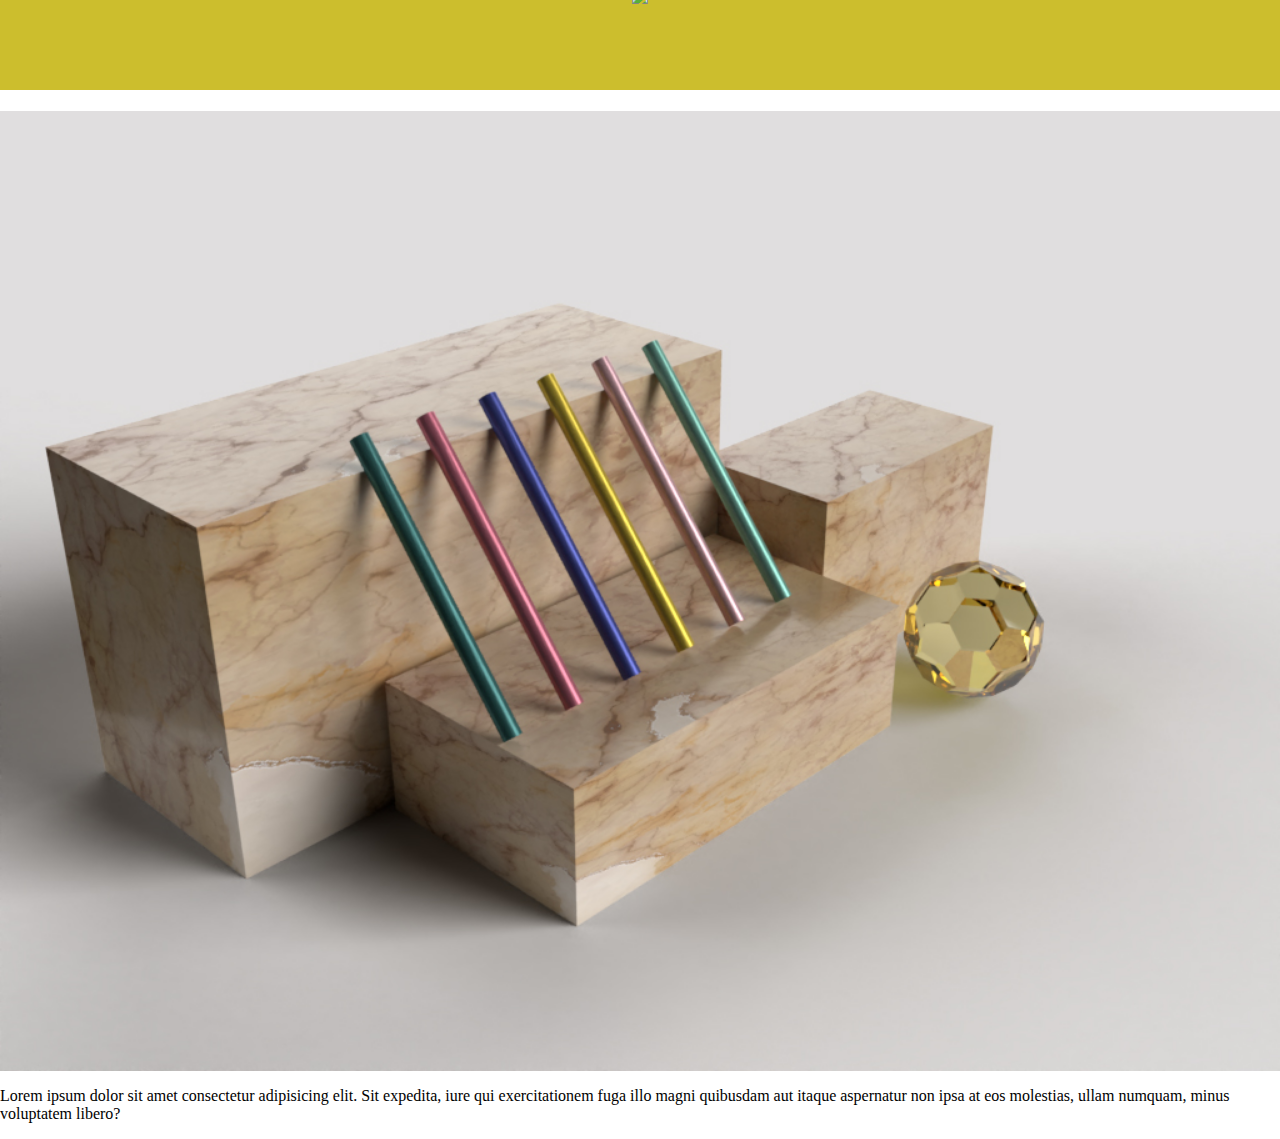
==== index.html @ 8bdcf9e1 "Add homepage" ====
<!DOCTYPE html>
<html lang="en">
<head>
    <meta charset="UTF-8">
    <meta name="viewport" content="width=device-width, initial-scale=1.0">
    <title>St.raw</title>

    <link rel="stylesheet" href="./assets/css/style.css">

</head>
<body style="margin: 0;">
    <div class="topnav">
        <a class="active"><img src="./assets/img/logo web dev-04.svg" class="top-bar" width="250">
            </h1></a>
    </div>


    <main>

        <section class="products">
            <article class="product-featured">
                <h1 class="product-title"></h1>
                <div><img src="./assets/img/metal-straws-main.jpg" class="bg" alt="">
                </div>
                <p>Lorem ipsum dolor sit amet consectetur adipisicing elit. Sit expedita, iure qui exercitationem fuga illo magni quibusdam aut itaque aspernatur non ipsa at eos molestias, ullam numquam, minus voluptatem libero?</p>
            </article>
        </section>
    </main>



</body>
</html>
---- assets/css/style.css ----
.topnav {
  background-color: #ccbe2d;
  text-align: center;
  margin: none;
  vertical-align: bottom;
  display: grid;
  grid-template-rows: 100px;
  margin-top: -10px;
}

.bg {
  display: block;
  margin-left: auto;
  margin-right: auto;
  width: 100%;
}
.top-bar {
  margin-top: -30px;
}
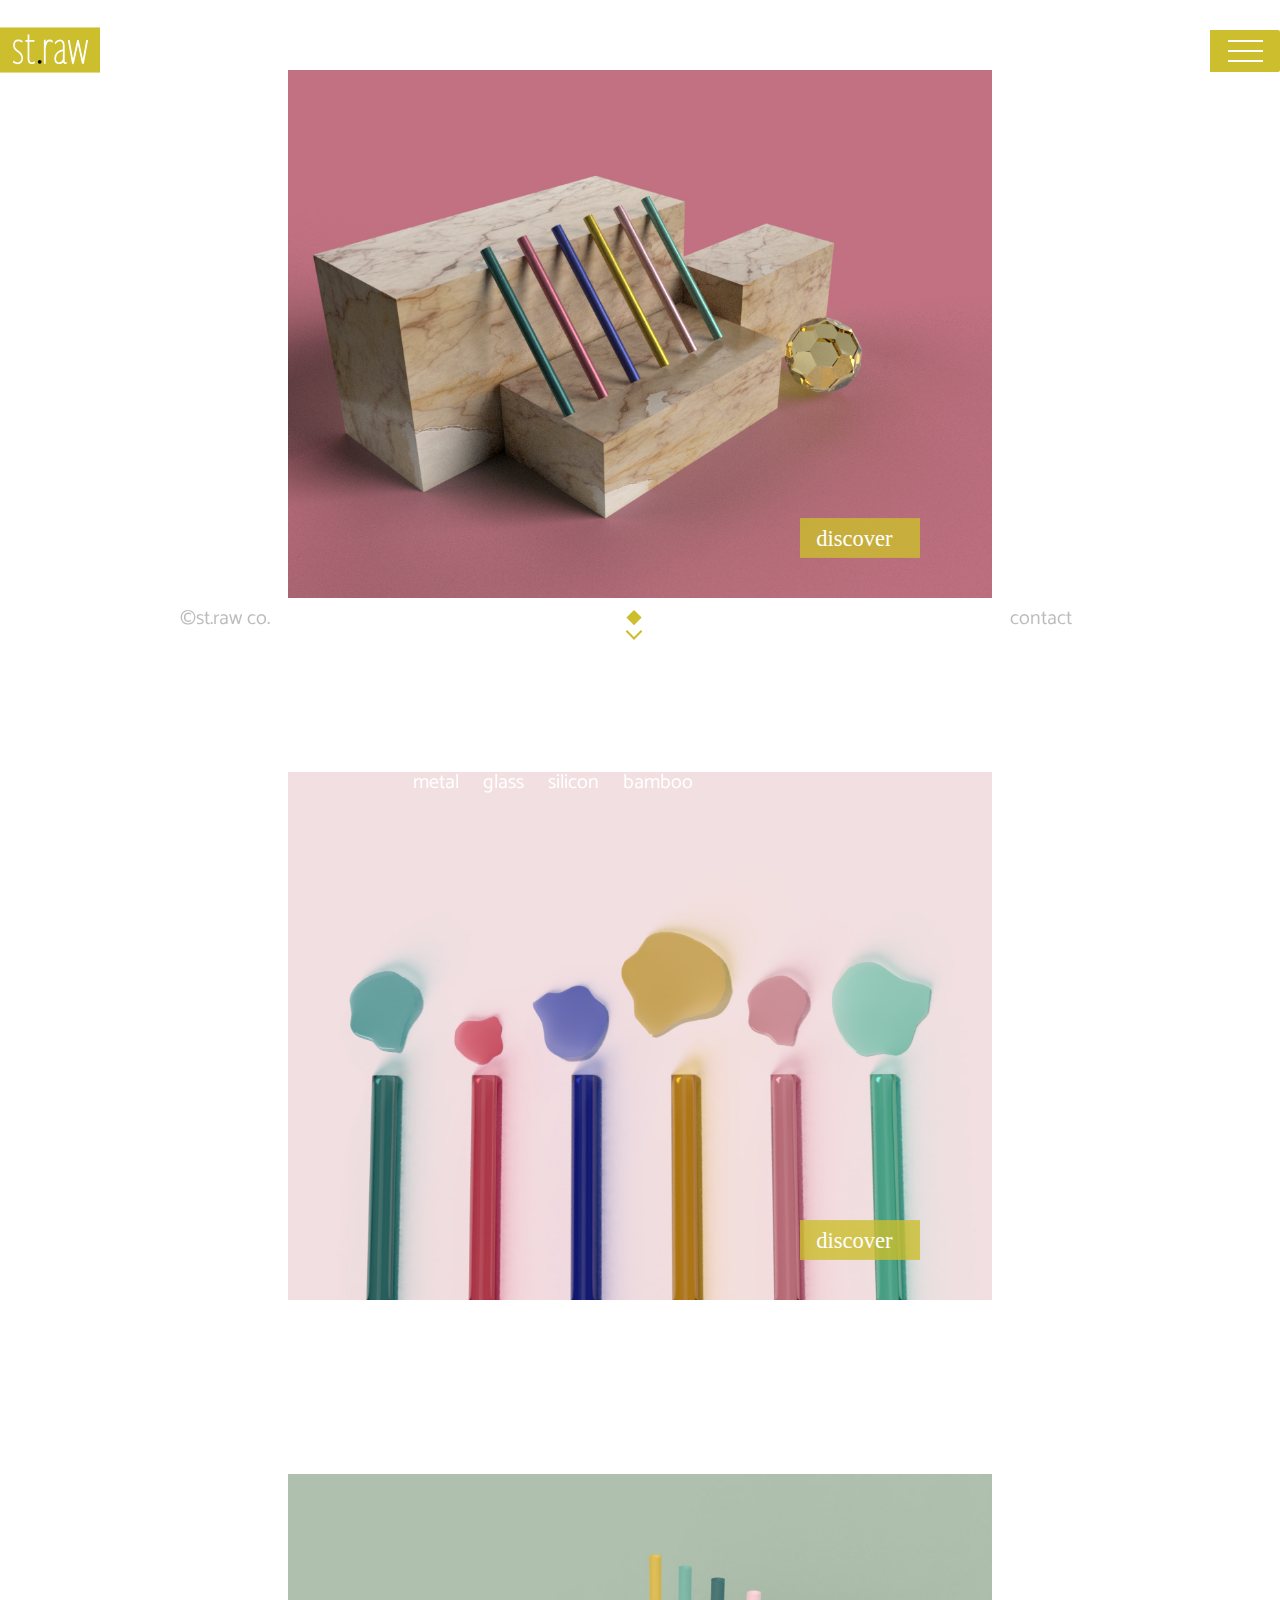
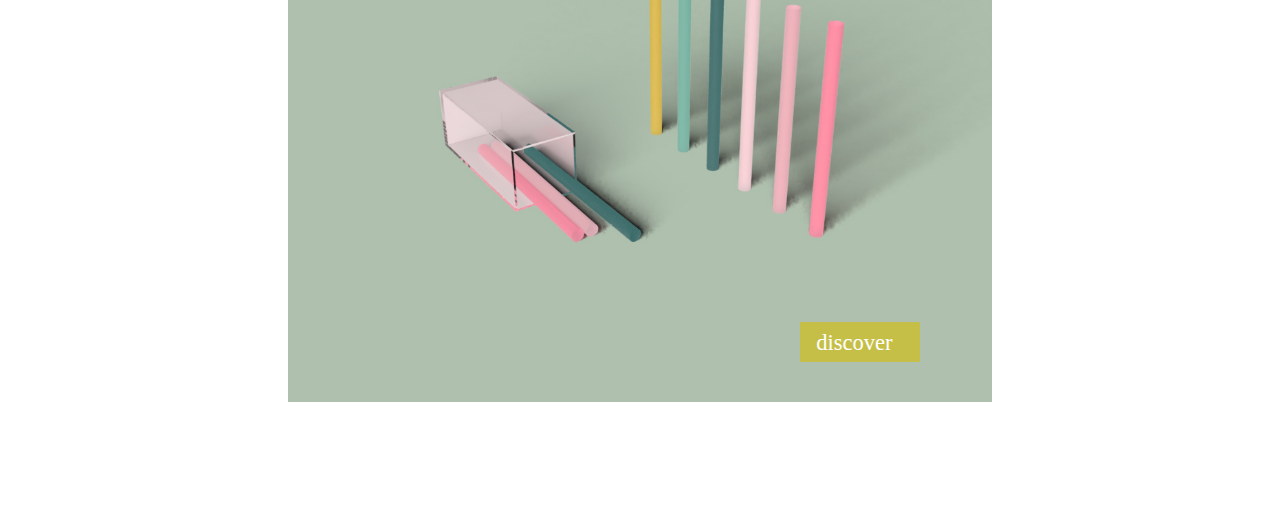
==== commit 241a6b25: "add navigation" ====
--- a/index.html
+++ b/index.html
@@ -5,29 +5,147 @@
     <meta name="viewport" content="width=device-width, initial-scale=1.0">
     <title>St.raw</title>
 
+
     <link rel="stylesheet" href="./assets/css/style.css">
+    <link rel="stylesheet" href="./assets/css/nav.css">
+
 
 </head>
-<body style="margin: 0;">
-    <div class="topnav">
-        <a class="active"><img src="./assets/img/logo web dev-04.svg" class="top-bar" width="250">
-            </h1></a>
+
+<body>
+
+    <div class="top-area">
+        <div><a href="index.html"><img src=" ./assets/img/logo-01.svg" width="100" height="100" alt="logo; st.raw-image." class="logo"></a>
+        </div>
+        <div class="text-sign-in"><a href="sign-in.html" style="text-decoration: none" class="sign-in">sign in</a>
+        </div>
+
+        <!-- image to image nav start -->
+        <div class="bottom-area">
+            <ul class="bottom-nav">
+                <li><a href="#metal">metal</a></li>
+                <li><a href="#glass">glass</a></li>
+                <li><a href="#silicon">silicon</a></li>
+                <li><a href="#bamboo">bamboo</a></li>
+            </ul>
+        </div>
+        <!-- image to image nav end -->
+
+
+
+        <nav>
+            <div class="outer-menu">
+                <input class="checkbox-toggle" type="checkbox" />
+                <div class="hamburger">
+                    <div></div>
+                </div>
+                <div class="menu">
+                    <div>
+                        <div>
+                            <ul>
+                                <li><a href="#">home</a></li>
+                                <li><a href="#">shop</a></li>
+                                <li><a href="#">about</a></li>
+                                <li><a href="#">my cart</a></li>
+                            </ul>
+                        </div>
+                    </div>
+                </div>
+            </div>
+        </nav>
     </div>
 
 
-    <main>
 
-        <section class="products">
-            <article class="product-featured">
-                <h1 class="product-title"></h1>
-                <div><img src="./assets/img/metal-straws-main.jpg" class="bg" alt="">
+    <!--    <div class="text-wrapper">
+        <div><a href=""><img src=" ./assets/img/logo-01.svg" width="100" height="100" alt="logo; st.raw-image." class="logo"></a>
+        </div>
+
+        <div class="text-sign-in"><a href="sign-in.html" style="text-decoration: none" class="sign-in">sign in</a>
+        </div>
+        <div class="text-hamburger"><a href=""><img src="./assets/img/hamburger-icon-01.svg" width="80" height="100" alt="icon; hamburger-menu." class="hamburger"></a>
+        </div>
+        <div class="text-discover"><a href=""><img src="./assets/img/discover-01.svg" width="120" height="120" alt="discover-image." class="discover"></a>
+        </div>
+
+        <div class="text-st-raw">
+            <h1 class="st-raw">©st.raw co.</h1>
+        </div>
+        <div class="text-scroll-icon">
+            <img src="./assets/img/scroll-icon-01.svg" width="30" height="30" alt="scroll-icon." class="scroll-icon">
+        </div>
+
+        <div class="text-contact">
+            <a href="contact.html" style="text-decoration: none" class="contact">Contact</a>
+        </div>
+
+        <div class="materials">
+            <span class="materials-tab"><a href=".html" style="text-decoration: none" class="materials-text">metal</a></span>
+
+            <span class="materials-tab"><a href=".html" style="text-decoration: none" class="materials-text">glass</a></span>
+
+            <span class="materials-tab"><a href=".html" style="text-decoration: none" class="materials-text">silicone</a></span>
+
+            <span class="materials-tab"><a href=".html" style="text-decoration: none" class="materials-text">bamboo</a></span>
+        </div>
+
+    </div> -->
+
+    <main class="wrapper">
+
+        <div class="products-container">
+            <section class="product-featured product-featured-01" id="metal">
+                <div><img src="./assets/img/metal-straws-pink-background.jpg" class="center-image-01" alt="metal-straws-image">
                 </div>
-                <p>Lorem ipsum dolor sit amet consectetur adipisicing elit. Sit expedita, iure qui exercitationem fuga illo magni quibusdam aut itaque aspernatur non ipsa at eos molestias, ullam numquam, minus voluptatem libero?</p>
-            </article>
-        </section>
-    </main>
+
+                <div class="text-discover"><a href=".html"><img src="./assets/img/discover-01.svg" width="120" height="120" alt="discover-image." class="discover"></a>
+                </div>
+                <div>
+                    <div class="text-st-raw">
+                        <div class="st-raw">©st.raw co.</div>
+                    </div>
+
+                    <div class="text-scroll-icon">
+                        <img src="./assets/img/scroll-icon-01.svg" width="30" height="30" alt="scroll-icon." class="scroll-icon">
+                    </div>
+
+                    <div class="text-contact">
+                        <a href="contact.html" style="text-decoration: none" class="contact">contact</a>
+                    </div>
+
+                </div>
+
+            </section>
+
+            <section class="product-featured product-featured-02" id="glass">
+                <div><img src="./assets/img/glass-straws.jpg" class="center-image-02" alt="glass-straws-image">
+                </div>
+
+                <div class="text-discover"><a href=".html"><img src="./assets/img/discover-01.svg" width="120" height="120" alt="discover-image." class="discover"></a>
+                </div>
+
+            </section>
+
+            <section class="product-featured product-featured-03" id="silicon">
+                <div><img src="./assets/img/silicone-straws-teal-background.jpg" class="center-image-02" alt="glass-straws-image">
+                </div>
+
+                <div class="text-discover"><a href=".html"><img src="./assets/img/discover-01.svg" width="120" height="120" alt="discover-image." class="discover"></a>
+                </div>
+
+            </section>
+
+        </div>
 
 
 
+
+
+
+
+    </main>
+
+    <script src="./assets/js/script.js"></script>
+
 </body>
 </html>
--- a/assets/css/style.css
+++ b/assets/css/style.css
@@ -1,19 +1,193 @@
-.topnav {
-  background-color: #ccbe2d;
-  text-align: center;
-  margin: none;
-  vertical-align: bottom;
-  display: grid;
-  grid-template-rows: 100px;
-  margin-top: -10px;
+@import url('https://fonts.googleapis.com/css2?family=Antic+Didone&family=Baskervville&family=Prata&display=swap');
+@import url('https://fonts.googleapis.com/css2?family=Catamaran:wght@100;200&family=Oxygen:wght@300&display=swap');
+
+/* font-family: 'Catamaran', sans-serif;
+/* font-family: 'Prata', serif; */
+
+* {
+  box-sizing: border-box;
 }
 
-.bg {
+html {
+  scroll-behavior: smooth;
+  overflow-x: hidden;
+}
+
+body {
+  margin: 0;
+  background-image: url('/assets/img/logo-icon-01.svg');
+  background-repeat: no-repeat;
+  background-attachment: fixed;
+  background-position: center;
+  background-size: 15%;
+}
+
+.text-wrapper {
+  display: grid;
+  grid-template-columns: 20% 20% 20% 20% 20%;
+  grid-template-rows: 1fr 1fr 1fr 1fr 1fr 1fr;
+  background-image: url('/assets/img/logo-icon-01.svg');
+  position: fixed;
+  top: 0;
+  left: 0;
+  width: 100%;
+
+  background-attachment: fixed;
+  background-position: center;
+  background-repeat: no-repeat;
+  background-size: cover;
+}
+
+.text-logo {
+  grid-column-start: 1;
+}
+
+.text-hamburger {
+  grid-column-start: 5;
+  grid-row-start: 1;
+  margin-left: auto;
+}
+
+/* .text-discover {
+  grid-column-start: 4;
+  grid-row-start: 5;
+  z-index: 10;
+  display: block;
+  position: relative;
+  top: -25px;
+} */
+
+.materials {
+  grid-column: 2 / span 2;
+  grid-row-start: 5;
+  color: white;
+  font-family: 'Catamaran', sans-serif;
+  font-size: 20px;
+  z-index: 10;
+
   display: block;
   margin-left: auto;
   margin-right: auto;
-  width: 100%;
+  margin-bottom: auto;
+  word-spacing: 10px;
+  position: relative;
+  top: 20px;
 }
-.top-bar {
-  margin-top: -30px;
+
+.materials-text {
+  color: white;
 }
+.materials-tab:hover {
+  text-decoration: underline;
+}
+
+.center-image-01 {
+  display: block;
+  margin-left: auto;
+  margin-right: auto;
+  width: 55%;
+  margin-top: 30px;
+  /* place-self: center; */
+  /* position: absolute;
+  top: 50%;
+  left: 50%;
+  transform: translate(-50%, -50%); */
+}
+
+/* .title-01 {
+  place-self: center;
+  position: absolute;
+  top: 50%;
+  left: 50%;
+  transform: translate(-200%, -200%);
+
+  color: white;
+  font-family: 'Catamaran', sans-serif;
+  font-size: 60px;
+  margin-top: auto;
+  margin-bottom: 50px;
+
+  transform-origin: 0;
+
+  z-index: 10;
+  /* transform: translateZ(10px) scale(0.8); */
+/* color: #ccbe2d;
+ } */
+
+/* .title-02 {
+  place-self: center;
+  position: absolute;
+  top: 50%;
+  left: 50%;
+  transform: translate(50%, 650%);
+
+  color: rgb(50, 165, 150);
+  font-family: 'Catamaran', sans-serif;
+  font-size: 60px;
+  margin-top: auto;
+  margin-bottom: 50px;
+
+  transform-origin: 0;
+
+  z-index: 10;
+  /* transform: translateZ(10px) scale(0.8); */
+/* color: #ccbe2d;
+ } */
+
+/* .title-03 {
+  place-self: center;
+  position: absolute;
+  top: 50%;
+  left: 50%;
+  transform: translate(-100%, 1700%);
+
+  color: rgb(221, 224, 22);
+  font-family: 'Catamaran', sans-serif;
+  font-size: 60px;
+  margin-top: auto;
+  margin-bottom: 50px;
+
+  transform-origin: 0;
+
+  z-index: 10; */
+/* color: #ccbe2d; */
+/* transform: translateZ(10px) scale(0.8);
+} */
+
+/* Product Featured */
+.product-featured {
+  padding-top: 40px;
+  padding-bottom: 100px;
+}
+
+.center-image-02 {
+  /* width: 55%;
+  display: block;
+  margin-left: auto;
+  margin-right: auto;
+  margin-top: 170px;
+  place-self: center;
+  top: 50%;
+  left: 50%; */
+  display: block;
+  margin-left: auto;
+  margin-right: auto;
+  width: 55%;
+  margin-top: 30px;
+}
+
+.center-image-03 {
+  /* width: 55%;
+  display: block;
+  margin-left: auto;
+  margin-right: auto;
+  margin-top: 170px;
+  place-self: center;
+  top: 50%;
+  left: 50%; */
+  display: block;
+  margin-left: auto;
+  margin-right: auto;
+  width: 55%;
+  margin-top: 30px;
+}
--- a/assets/css/nav.css
+++ b/assets/css/nav.css
@@ -0,0 +1,325 @@
+@import url('https://fonts.googleapis.com/css2?family=Catamaran:wght@100;200&family=Oxygen:wght@300&display=swap');
+
+/* font-family: 'Catamaran', sans-serif; */
+
+.top-area {
+  width: 100%;
+  position: fixed;
+  top: 0;
+  left: 0;
+
+  display: grid;
+  grid-template-columns: 1fr 1fr;
+}
+
+/*navigation-style-hamburger*/
+.flex-center {
+  display: -webkit-box;
+  display: flex;
+  -webkit-box-align: center;
+  align-items: center;
+  -webkit-box-pack: center;
+  justify-content: center;
+}
+
+a,
+a:visited,
+a:hover,
+a:active {
+  color: inherit;
+  text-decoration: none;
+}
+
+.outer-menu {
+  position: fixed;
+  top: 30px;
+  right: 0;
+  z-index: 1;
+  font-family: 'Catamaran', sans-serif;
+}
+.outer-menu .checkbox-toggle {
+  position: absolute;
+  top: 0;
+  right: 0;
+  z-index: 2;
+  cursor: pointer;
+  width: 60px;
+  height: 60px;
+  opacity: 0;
+}
+.outer-menu .checkbox-toggle:checked + .hamburger > div {
+  transform: rotate(135deg);
+}
+
+.outer-menu .checkbox-toggle:checked + .hamburger > div:before,
+.outer-menu .checkbox-toggle:checked + .hamburger > div:after {
+  top: 0;
+  transform: rotate(90deg);
+}
+.outer-menu .checkbox-toggle:checked + .hamburger > div:after {
+  opacity: 0;
+}
+.outer-menu .checkbox-toggle:checked ~ .menu {
+  pointer-events: auto;
+  visibility: visible;
+}
+.outer-menu .checkbox-toggle:checked ~ .menu > div {
+  transform: scale(1);
+  transition-duration: 0.75s;
+}
+.outer-menu .checkbox-toggle:checked ~ .menu > div > div {
+  opacity: 1;
+  transition: opacity 0.4s ease 0.4s;
+}
+.outer-menu .checkbox-toggle:hover + .hamburger {
+  box-shadow: inset 0 0 10px rgba(0, 0, 0, 0.1);
+}
+.outer-menu .checkbox-toggle:checked:hover + .hamburger > div {
+  transform: rotate(225deg);
+}
+.outer-menu .hamburger {
+  position: absolute;
+  top: 0;
+  right: 0;
+  z-index: 1;
+  width: 70px;
+  height: 42px;
+  /* margin-right: 10px; */
+  background: rgba(204, 190, 45);
+  /* .75 transparency */
+  border-radius: 0 0.12em 0.12em 0;
+  cursor: pointer;
+  transition: box-shadow 0.4s ease;
+  backface-visibility: hidden;
+  display: -webkit-box;
+  display: flex;
+  -webkit-box-align: center;
+  align-items: center;
+  -webkit-box-pack: center;
+  justify-content: center;
+}
+
+.outer-menu .hamburger > div {
+  position: relative;
+  -webkit-box-flex: 0;
+  flex: none;
+  width: 50%;
+  height: 2px;
+  background: #fefefe;
+  transition: all 0.4s ease;
+  display: -webkit-box;
+  display: flex;
+  -webkit-box-align: center;
+  align-items: center;
+  -webkit-box-pack: center;
+  justify-content: center;
+}
+.outer-menu .hamburger > div:before,
+.outer-menu .hamburger > div:after {
+  content: '';
+  position: absolute;
+  z-index: 1;
+  top: -10px;
+  right: 0;
+  width: 100%;
+  height: 2px;
+  background: inherit;
+  transition: all 0.4s ease;
+}
+.outer-menu .hamburger > div:after {
+  top: 10px;
+}
+.outer-menu .menu {
+  position: fixed;
+  top: 0;
+  right: 0;
+  width: 100%;
+  height: 100%;
+  pointer-events: none;
+  visibility: hidden;
+  overflow: hidden;
+  backface-visibility: hidden;
+  outline: 1px solid transparent;
+  display: -webkit-box;
+  display: flex;
+  -webkit-box-align: center;
+  align-items: center;
+  -webkit-box-pack: center;
+  justify-content: center;
+}
+.outer-menu .menu > div {
+  width: 200vw;
+  height: 200vw;
+  color: #fefefe;
+  background: rgba(204, 190, 45, 0.97);
+  border-radius: 50%;
+  transition: all 0.4s ease;
+  -webkit-box-flex: 0;
+  flex: none;
+  transform: scale(0);
+  backface-visibility: hidden;
+  overflow: hidden;
+  display: -webkit-box;
+  display: flex;
+  -webkit-box-align: center;
+  align-items: center;
+  -webkit-box-pack: center;
+  justify-content: center;
+}
+.outer-menu .menu > div > div {
+  text-align: center;
+  max-width: 90vw;
+  max-height: 100vh;
+  opacity: 0;
+  transition: opacity 0.4s ease;
+  overflow-y: auto;
+  -webkit-box-flex: 0;
+  flex: none;
+  display: -webkit-box;
+  display: flex;
+  -webkit-box-align: center;
+  align-items: center;
+  -webkit-box-pack: center;
+  justify-content: center;
+}
+.outer-menu .menu > div > div > ul {
+  list-style: none;
+  padding: 0 1em;
+  margin: 0;
+  display: block;
+  max-height: 100vh;
+}
+.outer-menu .menu > div > div > ul > li {
+  padding: 0;
+  margin: 1em;
+  font-size: 24px;
+  display: block;
+}
+.outer-menu .menu > div > div > ul > li > a {
+  position: relative;
+  display: inline;
+  cursor: pointer;
+  transition: color 0.4s ease;
+}
+.outer-menu .menu > div > div > ul > li > a:hover {
+  color: #e5e5e5;
+}
+.outer-menu .menu > div > div > ul > li > a:hover:after {
+  width: 100%;
+}
+.outer-menu .menu > div > div > ul > li > a:after {
+  content: '';
+  position: absolute;
+  z-index: 1;
+  bottom: -0.15em;
+  right: 0;
+  width: 0;
+  height: 2px;
+  background: #e5e5e5;
+  transition: width 0.4s ease;
+}
+
+li {
+  display: inline;
+  padding-right: 10px;
+}
+/*navigation-style-end-hamburger*/
+
+/* image to image nav style start*/
+.bottom-area {
+  width: 60%;
+  position: fixed;
+  bottom: 0;
+  left: 0;
+
+  margin-bottom: 85px;
+
+  display: grid;
+  /* grid-template-columns: 1fr; */
+  grid-template-columns: 20% 20% 20% 20% 20%;
+  grid-template-rows: 1fr 1fr 1fr 1fr 1fr;
+}
+
+.bottom-nav {
+  justify-self: center;
+  word-spacing: 10px;
+
+  /* display: grid; */
+  /* grid-template-columns: repeat(4, 1fr); */
+  grid-column: 3 / span 3;
+  grid-row-start: 5;
+}
+
+.bottom-nav li {
+  display: inline-block;
+  justify-self: center;
+}
+
+.bottom-nav a {
+  color: white;
+  text-decoration: none;
+  font-family: 'Catamaran', sans-serif;
+  font-size: 20px;
+}
+
+.bottom-nav li:hover {
+  text-decoration: underline;
+  color: white;
+}
+/* image to image nav style end */
+
+.text-discover {
+  margin-left: 800px;
+  margin-right: 100px;
+  margin-top: -120px;
+  width: 55%;
+  z-index: 10;
+}
+
+.text-st-raw {
+  display: block;
+  margin-left: 180px;
+  z-index: 10;
+  position: fixed;
+}
+
+.st-raw {
+  color: rgba(0, 0, 0, 0.267);
+  font-family: 'Catamaran', sans-serif;
+  font-size: 20px;
+}
+
+.text-scroll-icon {
+  position: fixed;
+  display: block;
+  margin-left: 619px;
+  z-index: 10;
+  margin-top: 8px;
+}
+
+.text-contact {
+  position: fixed;
+  display: block;
+  margin-left: 1010px;
+  z-index: 10;
+}
+
+.contact {
+  color: rgba(0, 0, 0, 0.267);
+  font-family: 'Catamaran', sans-serif;
+  font-size: 20px;
+}
+
+.text-sign-in {
+  grid-column-start: 2;
+  grid-row-start: 1;
+  margin-top: 35px;
+  margin-left: 1120px;
+  position: fixed;
+}
+
+.sign-in {
+  color: black;
+  font-family: 'Catamaran', sans-serif;
+  font-size: 20px;
+}
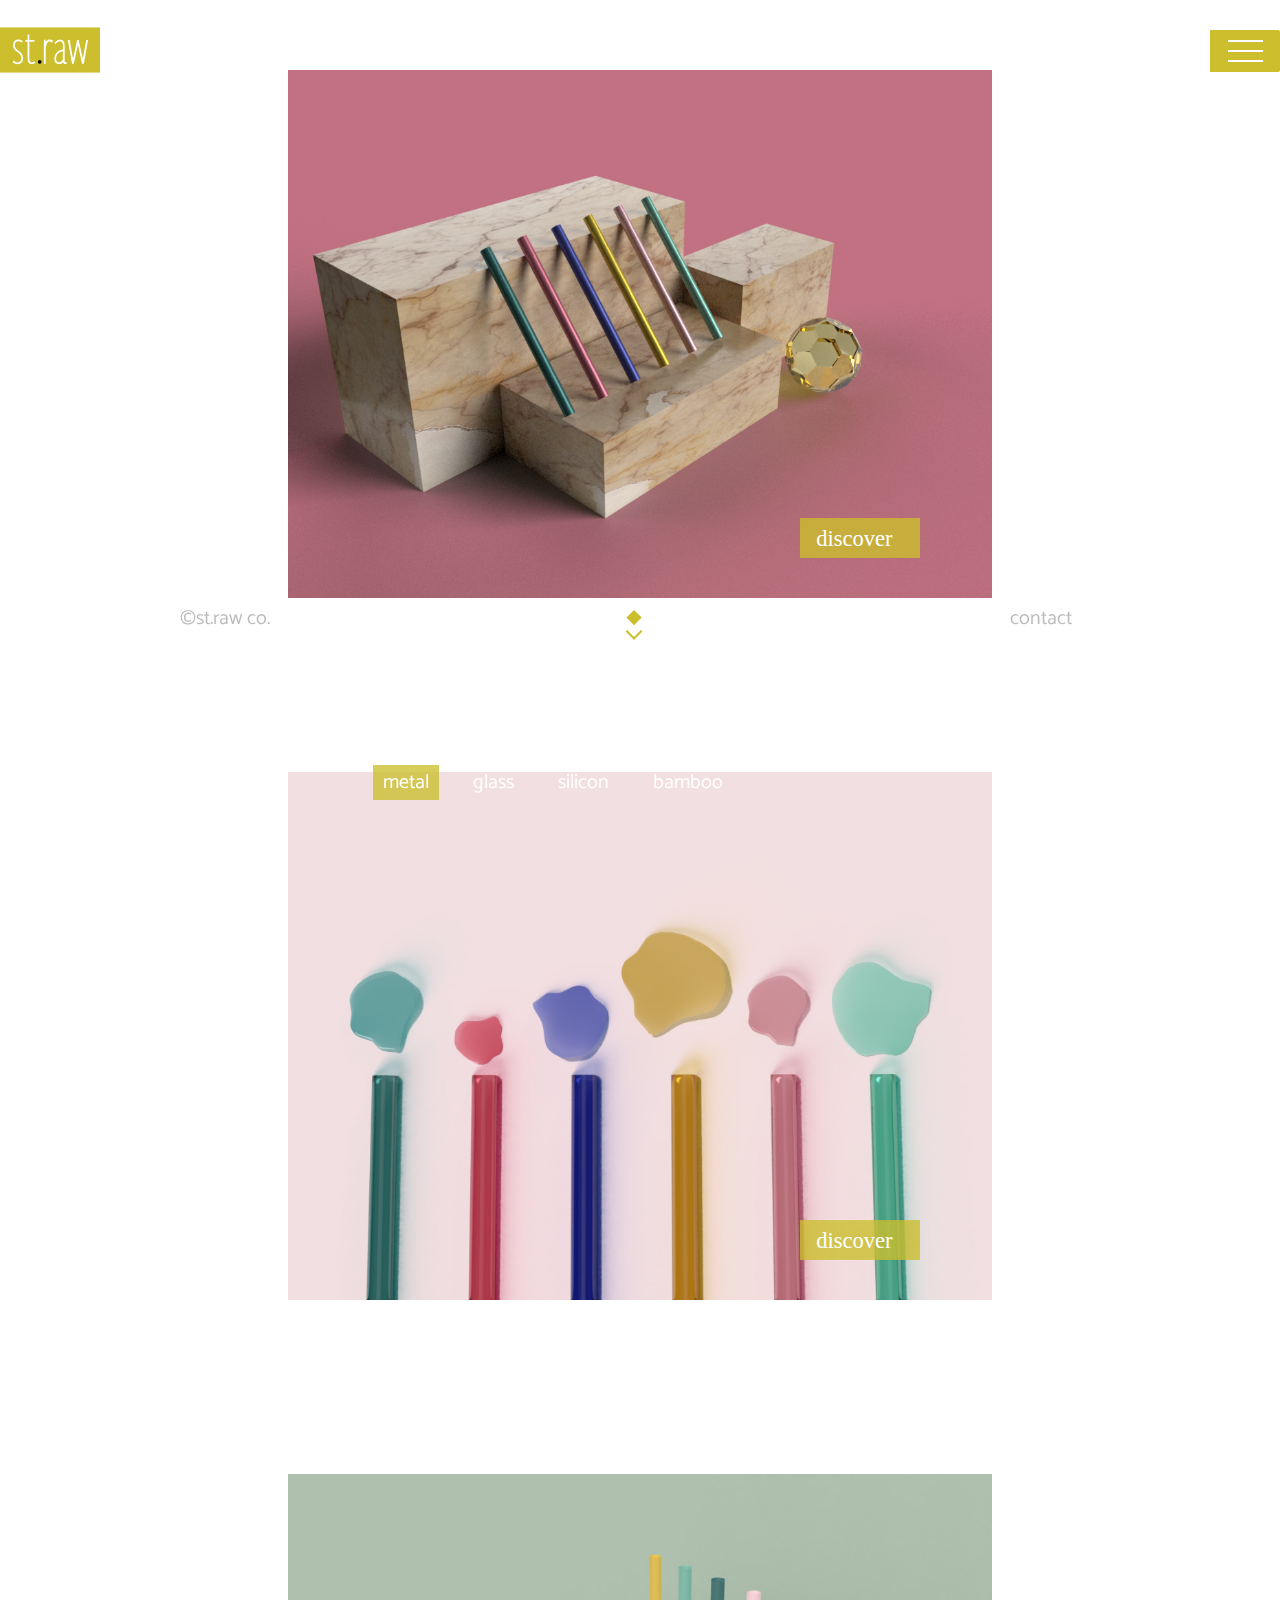
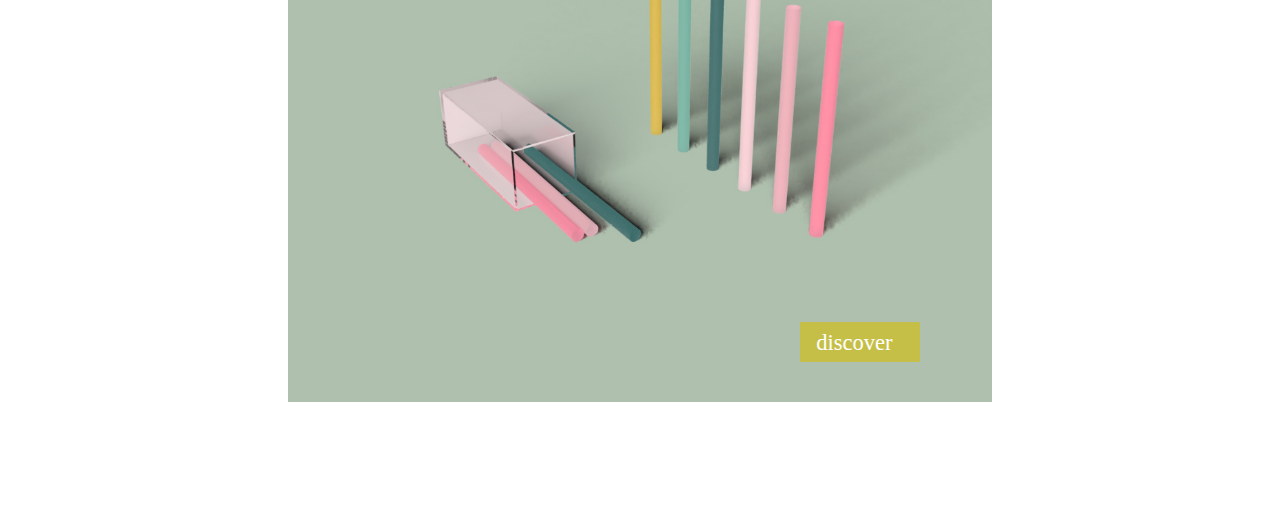
==== commit 28eb3087: "add javascript" ====
--- a/index.html
+++ b/index.html
@@ -23,10 +23,10 @@
         <!-- image to image nav start -->
         <div class="bottom-area">
             <ul class="bottom-nav">
-                <li><a href="#metal">metal</a></li>
-                <li><a href="#glass">glass</a></li>
-                <li><a href="#silicon">silicon</a></li>
-                <li><a href="#bamboo">bamboo</a></li>
+                <li><a href="#metal" class="nav-item">metal</a></li>
+                <li><a href="#glass" class="nav-item">glass</a></li>
+                <li><a href="#silicon" class="nav-item">silicon</a></li>
+                <li><a href="#bamboo" class="nav-item">bamboo</a></li>
             </ul>
         </div>
         <!-- image to image nav end -->
--- a/assets/css/nav.css
+++ b/assets/css/nav.css
@@ -1,6 +1,7 @@
 @import url('https://fonts.googleapis.com/css2?family=Catamaran:wght@100;200&family=Oxygen:wght@300&display=swap');
 
 /* font-family: 'Catamaran', sans-serif; */
+/* #ccbe2d */
 
 .top-area {
   width: 100%;
@@ -266,6 +267,17 @@
   text-decoration: underline;
   color: white;
 }
+
+.nav-item {
+  padding: 0.05em 0.5em;
+  color: #000;
+  text-decoration: none;
+}
+
+.active {
+  background-color: rgba(204, 191, 45, 0.781);
+  color: white;
+}
 /* image to image nav style end */
 
 .text-discover {
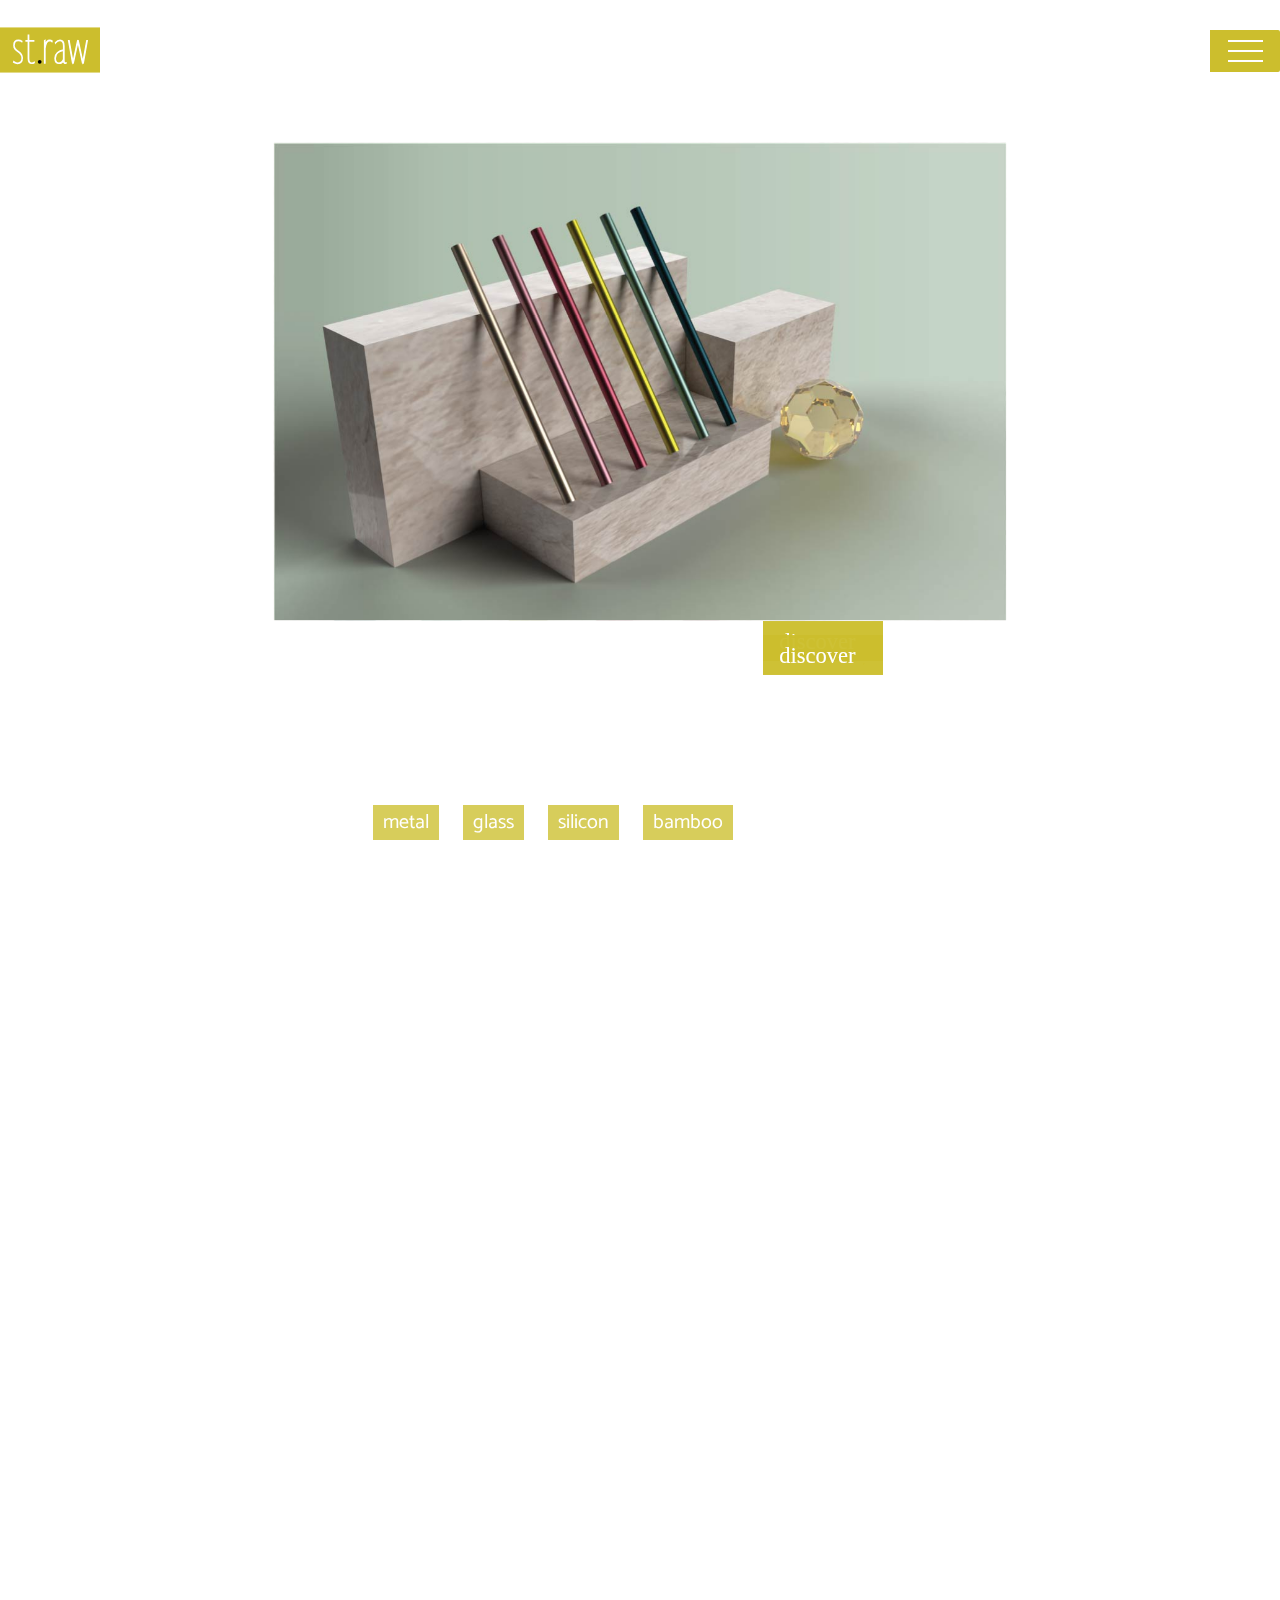
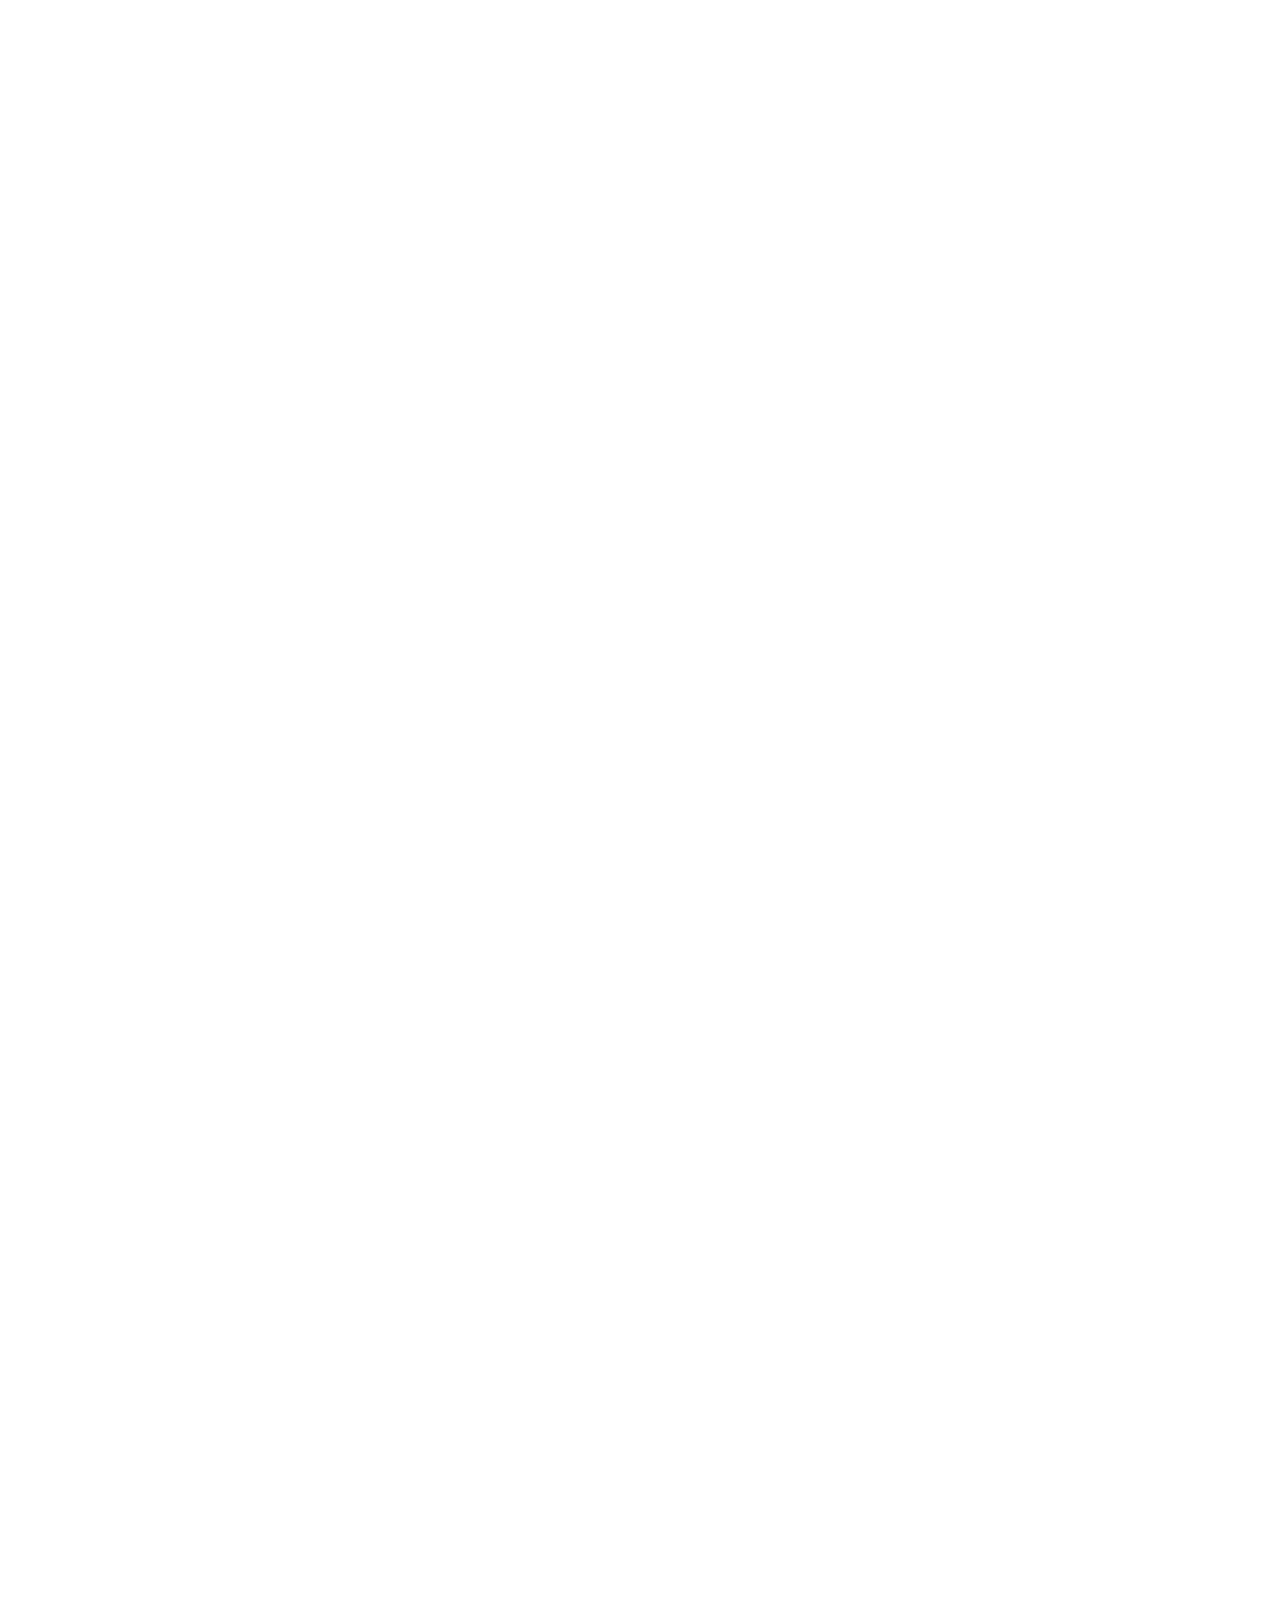
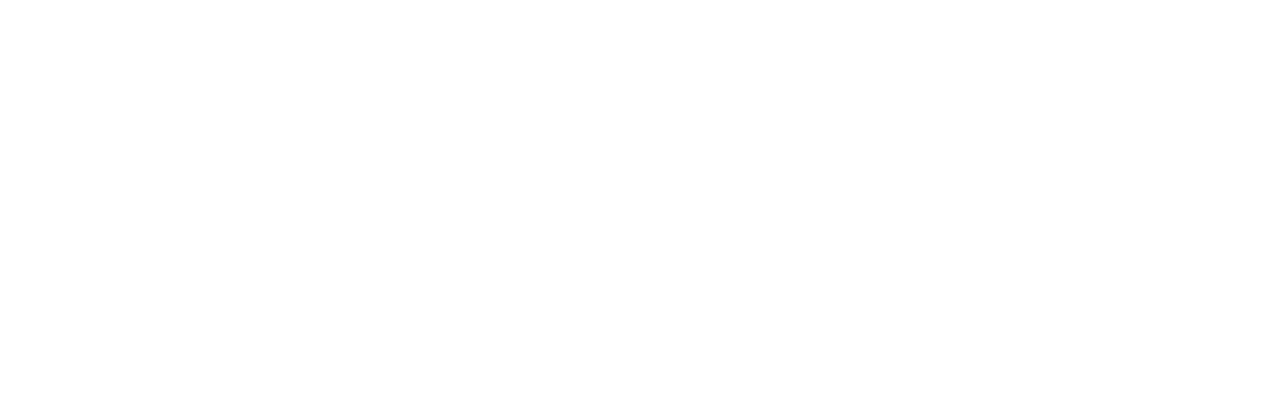
==== commit 7e0da7cb: "add scrolling" ====
--- a/index.html
+++ b/index.html
@@ -3,7 +3,7 @@
 <head>
     <meta charset="UTF-8">
     <meta name="viewport" content="width=device-width, initial-scale=1.0">
-    <title>St.raw</title>
+    <title>st.raw</title>
 
 
     <link rel="stylesheet" href="./assets/css/style.css">
@@ -14,13 +14,25 @@
 
 <body>
 
+    <!-- page loading icon -->
+    <div id="load"></div>
+    <div id="contents">
+    </div>
+
+
+
+
     <div class="top-area">
+
+        <!-- top logo & sign in -->
         <div><a href="index.html"><img src=" ./assets/img/logo-01.svg" width="100" height="100" alt="logo; st.raw-image." class="logo"></a>
         </div>
         <div class="text-sign-in"><a href="sign-in.html" style="text-decoration: none" class="sign-in">sign in</a>
         </div>
 
-        <!-- image to image nav start -->
+
+
+        <!-- image to image nav -->
         <div class="bottom-area">
             <ul class="bottom-nav">
                 <li><a href="#metal" class="nav-item">metal</a></li>
@@ -29,10 +41,10 @@
                 <li><a href="#bamboo" class="nav-item">bamboo</a></li>
             </ul>
         </div>
-        <!-- image to image nav end -->
 
 
 
+<!-- hamburger menu -->
         <nav>
             <div class="outer-menu">
                 <input class="checkbox-toggle" type="checkbox" />
@@ -43,10 +55,10 @@
                     <div>
                         <div>
                             <ul>
-                                <li><a href="#">home</a></li>
+                                <li><a href="index.html">home</a></li>
                                 <li><a href="#">shop</a></li>
-                                <li><a href="#">about</a></li>
-                                <li><a href="#">my cart</a></li>
+                                <li><a href="about.html">about</a></li>
+                                <li><a href="shopping-cart.html">my cart</a></li>
                             </ul>
                         </div>
                     </div>
@@ -54,6 +66,7 @@
             </div>
         </nav>
     </div>
+
 
 
 
@@ -94,14 +107,14 @@
     <main class="wrapper">
 
         <div class="products-container">
-            <section class="product-featured product-featured-01" id="metal">
-                <div><img src="./assets/img/metal-straws-pink-background.jpg" class="center-image-01" alt="metal-straws-image">
-                </div>
+            <!-- <section class="product-featured product-featured-metal" id="metal">
+                <div><img src="./assets/img/metal-main-image.jpg" class="center-image-01" alt="metal-straws-image">
+                </div> -->
 
-                <div class="text-discover"><a href=".html"><img src="./assets/img/discover-01.svg" width="120" height="120" alt="discover-image." class="discover"></a>
-                </div>
-                <div>
-                    <div class="text-st-raw">
+                <!-- <div class="text-discover"><a href="metal-product-page.html"><img src="./assets/img/discover-01.svg" width="120" height="120" alt="discover-button-image." class="discover"></a>
+                </div> -->
+                <!-- <div> -->
+                    <!-- <div class="text-st-raw">
                         <div class="st-raw">©st.raw co.</div>
                     </div>
 
@@ -111,40 +124,61 @@
 
                     <div class="text-contact">
                         <a href="contact.html" style="text-decoration: none" class="contact">contact</a>
-                    </div>
+                    </div> -->
 
+                <!-- </div> -->
+
+            <!-- </section> -->
+
+            <section class="product-featured product-featured-new-metal" id="metal">
+                <div><img src="./assets/img/metal-main-image.jpg" class="center-image-01" alt="metal-straws-image">
+                </div>
+
+                <div class="text-discover"><a href="glass-product-page.html"><img src="./assets/img/discover-01.svg" width="120" height="120" alt="discover-button-image." class="discover"></a>
                 </div>
 
             </section>
 
-            <section class="product-featured product-featured-02" id="glass">
-                <div><img src="./assets/img/glass-straws.jpg" class="center-image-02" alt="glass-straws-image">
+            <section class="product-featured product-featured-glass" id="glass">
+                <div><img src="./assets/img/glass-straws-main-final-warm.jpg" class="center-image-02" alt="glass-straws-image">
                 </div>
 
-                <div class="text-discover"><a href=".html"><img src="./assets/img/discover-01.svg" width="120" height="120" alt="discover-image." class="discover"></a>
+                <div class="text-discover"><a href="glass-product-page.html"><img src="./assets/img/discover-01.svg" width="120" height="120" alt="discover-button-image." class="discover"></a>
                 </div>
 
             </section>
 
-            <section class="product-featured product-featured-03" id="silicon">
-                <div><img src="./assets/img/silicone-straws-teal-background.jpg" class="center-image-02" alt="glass-straws-image">
+            <section class="product-featured product-featured-silicone" id="silicon">
+                <div><img src="./assets/img/silicone-straws-teal-background.jpg" class="center-image-03" alt="glass-straws-image">
                 </div>
 
-                <div class="text-discover"><a href=".html"><img src="./assets/img/discover-01.svg" width="120" height="120" alt="discover-image." class="discover"></a>
+                <div class="text-discover"><a href="silicone-product-page.html"><img src="./assets/img/discover-01.svg" width="120" height="120" alt="discover-button-image." class="discover"></a>
                 </div>
 
             </section>
+
+            <section class="product-featured product-featured-bamboo" id="bamboo">
+                <div><img src="./assets/img/silicone-straws-teal-background.jpg" class="center-image-04" alt="bamboo-straws-image">
+                </div>
+
+                <div class="text-discover"><a href="bamboo-product-page.html"><img src="./assets/img/discover-01.svg" width="120" height="120" alt="discover-button-image." class="discover"></a>
+                </div>
+
+            </section>
+
 
         </div>
 
 
 
+    </main>
 
 
-
-
-    </main>
-
+    <!-- <script>
+        $(window).load(function () {
+            $('#loading').hide();
+        });
+    </script> -->
     <script src="./assets/js/script.js"></script>
 
 </body>
--- a/assets/css/style.css
+++ b/assets/css/style.css
@@ -22,21 +22,16 @@
   background-size: 15%;
 }
 
-.text-wrapper {
+/* .text-wrapper {
   display: grid;
   grid-template-columns: 20% 20% 20% 20% 20%;
   grid-template-rows: 1fr 1fr 1fr 1fr 1fr 1fr;
-  background-image: url('/assets/img/logo-icon-01.svg');
   position: fixed;
   top: 0;
   left: 0;
   width: 100%;
 
-  background-attachment: fixed;
-  background-position: center;
-  background-repeat: no-repeat;
-  background-size: cover;
-}
+} */
 
 .text-logo {
   grid-column-start: 1;
@@ -81,19 +76,6 @@
   text-decoration: underline;
 }
 
-.center-image-01 {
-  display: block;
-  margin-left: auto;
-  margin-right: auto;
-  width: 55%;
-  margin-top: 30px;
-  /* place-self: center; */
-  /* position: absolute;
-  top: 50%;
-  left: 50%;
-  transform: translate(-50%, -50%); */
-}
-
 /* .title-01 {
   place-self: center;
   position: absolute;
@@ -156,10 +138,24 @@
 
 /* Product Featured */
 .product-featured {
-  padding-top: 40px;
-  padding-bottom: 100px;
-}
-
+  /* padding-top: 40px;
+  padding-bottom: 100px; */
+}
+
+.center-image-01 {
+  display: block;
+  margin-left: auto;
+  margin-right: auto;
+  width: 62%;
+  margin-top: 50px;
+
+
+  /* place-self: center; */
+  /* position: absolute;
+  top: 50%;
+  left: 50%;
+  transform: translate(-50%, -50%); */
+}
 .center-image-02 {
   /* width: 55%;
   display: block;
@@ -172,8 +168,8 @@
   display: block;
   margin-left: auto;
   margin-right: auto;
-  width: 55%;
-  margin-top: 30px;
+  width: 62%;
+  margin-top: 50px;
 }
 
 .center-image-03 {
@@ -189,5 +185,21 @@
   margin-left: auto;
   margin-right: auto;
   width: 55%;
-  margin-top: 30px;
-}
+  margin-top: 50px;
+}
+
+.center-image-04 {
+  /* width: 55%;
+  display: block;
+  margin-left: auto;
+  margin-right: auto;
+  margin-top: 170px;
+  place-self: center;
+  top: 50%;
+  left: 50%; */
+  display: block;
+  margin-left: auto;
+  margin-right: auto;
+  width: 55%;
+  margin-top: 50px;
+}
--- a/assets/css/nav.css
+++ b/assets/css/nav.css
@@ -224,7 +224,7 @@
   display: inline;
   padding-right: 10px;
 }
-/*navigation-style-end-hamburger*/
+
 
 /* image to image nav style start*/
 .bottom-area {
@@ -233,10 +233,13 @@
   bottom: 0;
   left: 0;
 
-  margin-bottom: 85px;
+  /* margin-bottom: 85px; */
+  margin-bottom: 45px;
 
   display: grid;
   /* grid-template-columns: 1fr; */
+
+
   grid-template-columns: 20% 20% 20% 20% 20%;
   grid-template-rows: 1fr 1fr 1fr 1fr 1fr;
 }
@@ -247,6 +250,7 @@
 
   /* display: grid; */
   /* grid-template-columns: repeat(4, 1fr); */
+
   grid-column: 3 / span 3;
   grid-row-start: 5;
 }
@@ -261,6 +265,7 @@
   text-decoration: none;
   font-family: 'Catamaran', sans-serif;
   font-size: 20px;
+  
 }
 
 .bottom-nav li:hover {
@@ -278,14 +283,15 @@
   background-color: rgba(204, 191, 45, 0.781);
   color: white;
 }
-/* image to image nav style end */
-
+
+
+/* text & icons on page */
 .text-discover {
   margin-left: 800px;
-  margin-right: 100px;
-  margin-top: -120px;
+  margin-right: -150px;
+  margin-top: -300px;
   width: 55%;
-  z-index: 10;
+  z-index: 5;
 }
 
 .text-st-raw {
@@ -335,3 +341,54 @@
   font-family: 'Catamaran', sans-serif;
   font-size: 20px;
 }
+
+
+
+
+/* stacked scroll */
+
+.product-featured-new-metal {
+  z-index: 4;
+}
+
+.product-featured-glass {
+  z-index: 3;
+}
+
+.product-featured-silicone {
+  z-index: 2;
+}
+
+.product-featured-bamboo {
+  z-index: 1;
+}
+
+.product-featured {
+  height: 100vh;
+  position: sticky;
+  bottom: 0;
+
+  display: grid;
+  place-items: center;
+}
+
+.product-featured img {
+  max-height: 100%;
+  max-width: 100%;
+}
+
+
+
+
+
+
+
+/* page loading icon */
+
+#load{
+    width: 15%;
+    height:100%;
+    position:center;
+    z-index:9999;
+    background:url('/assets/img/logo-icon-01.svg') no-repeat center center rgba(0,0,0,0.25)
+}
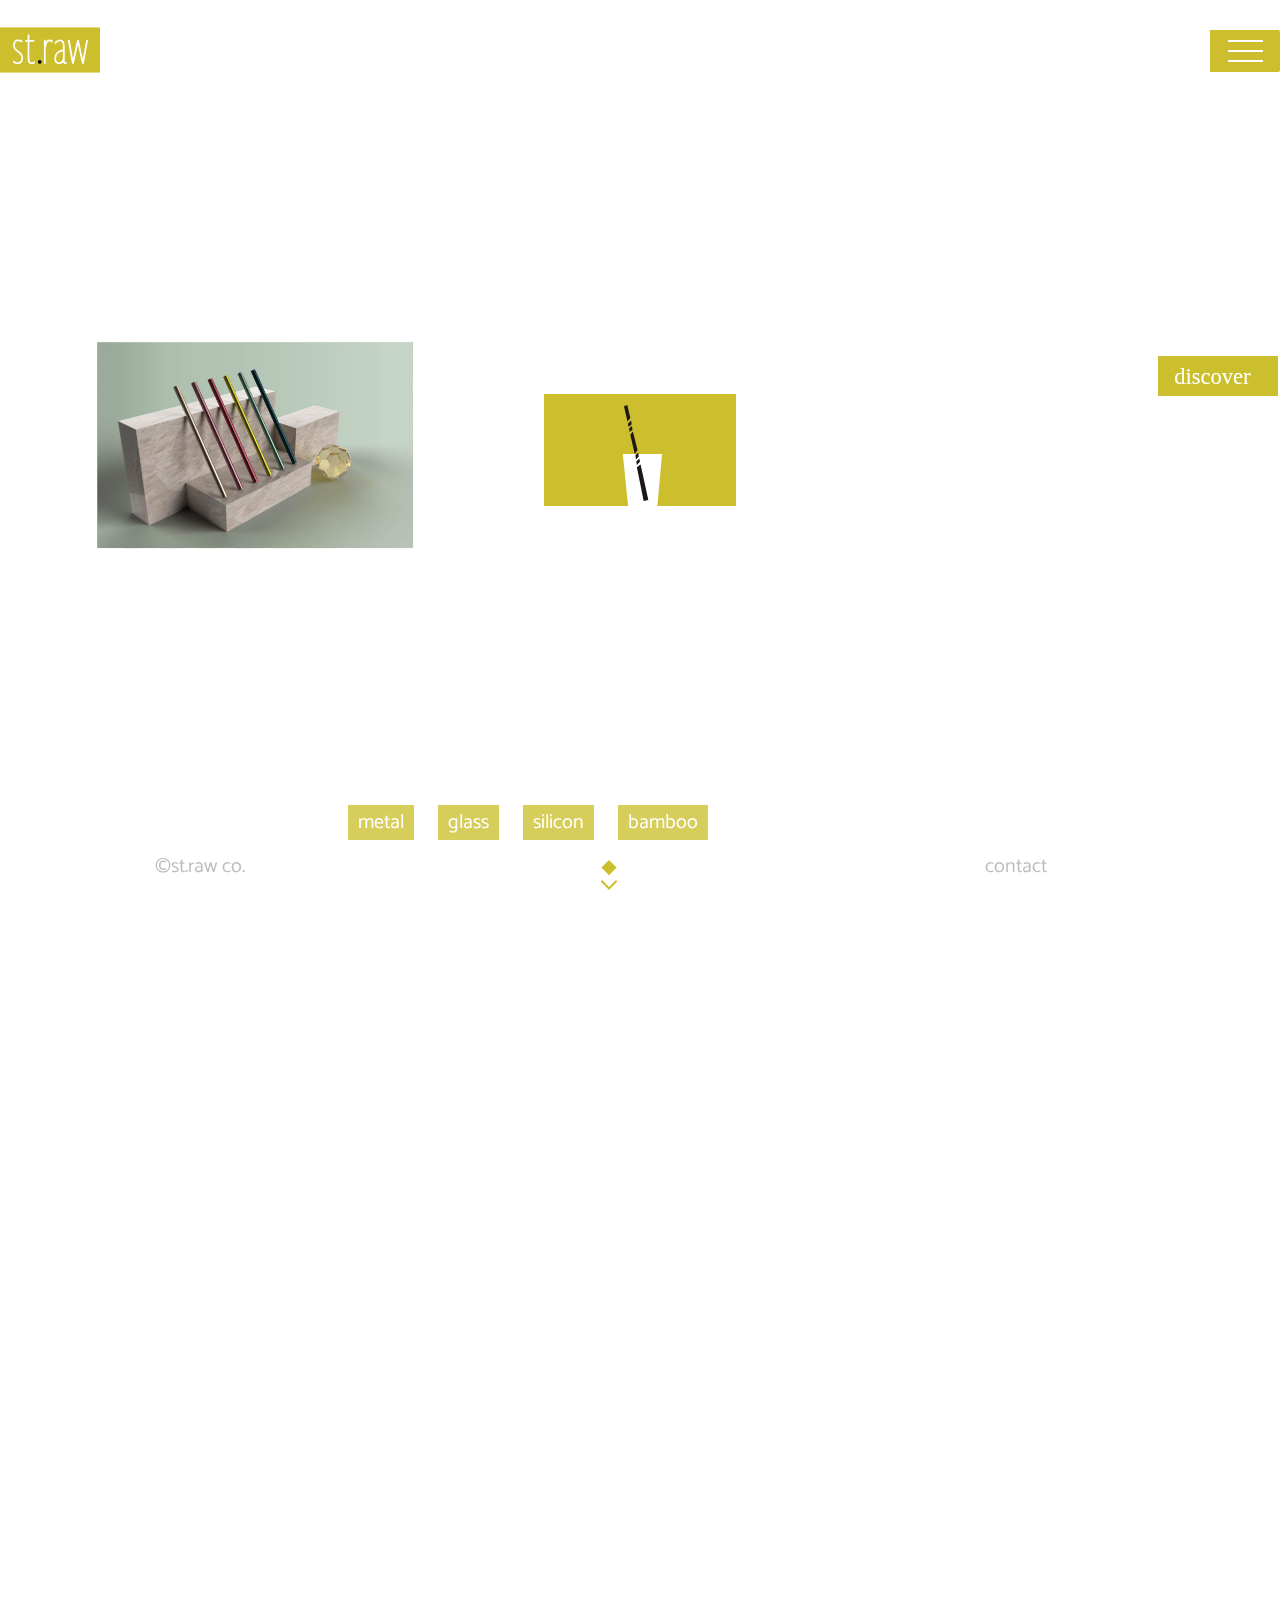
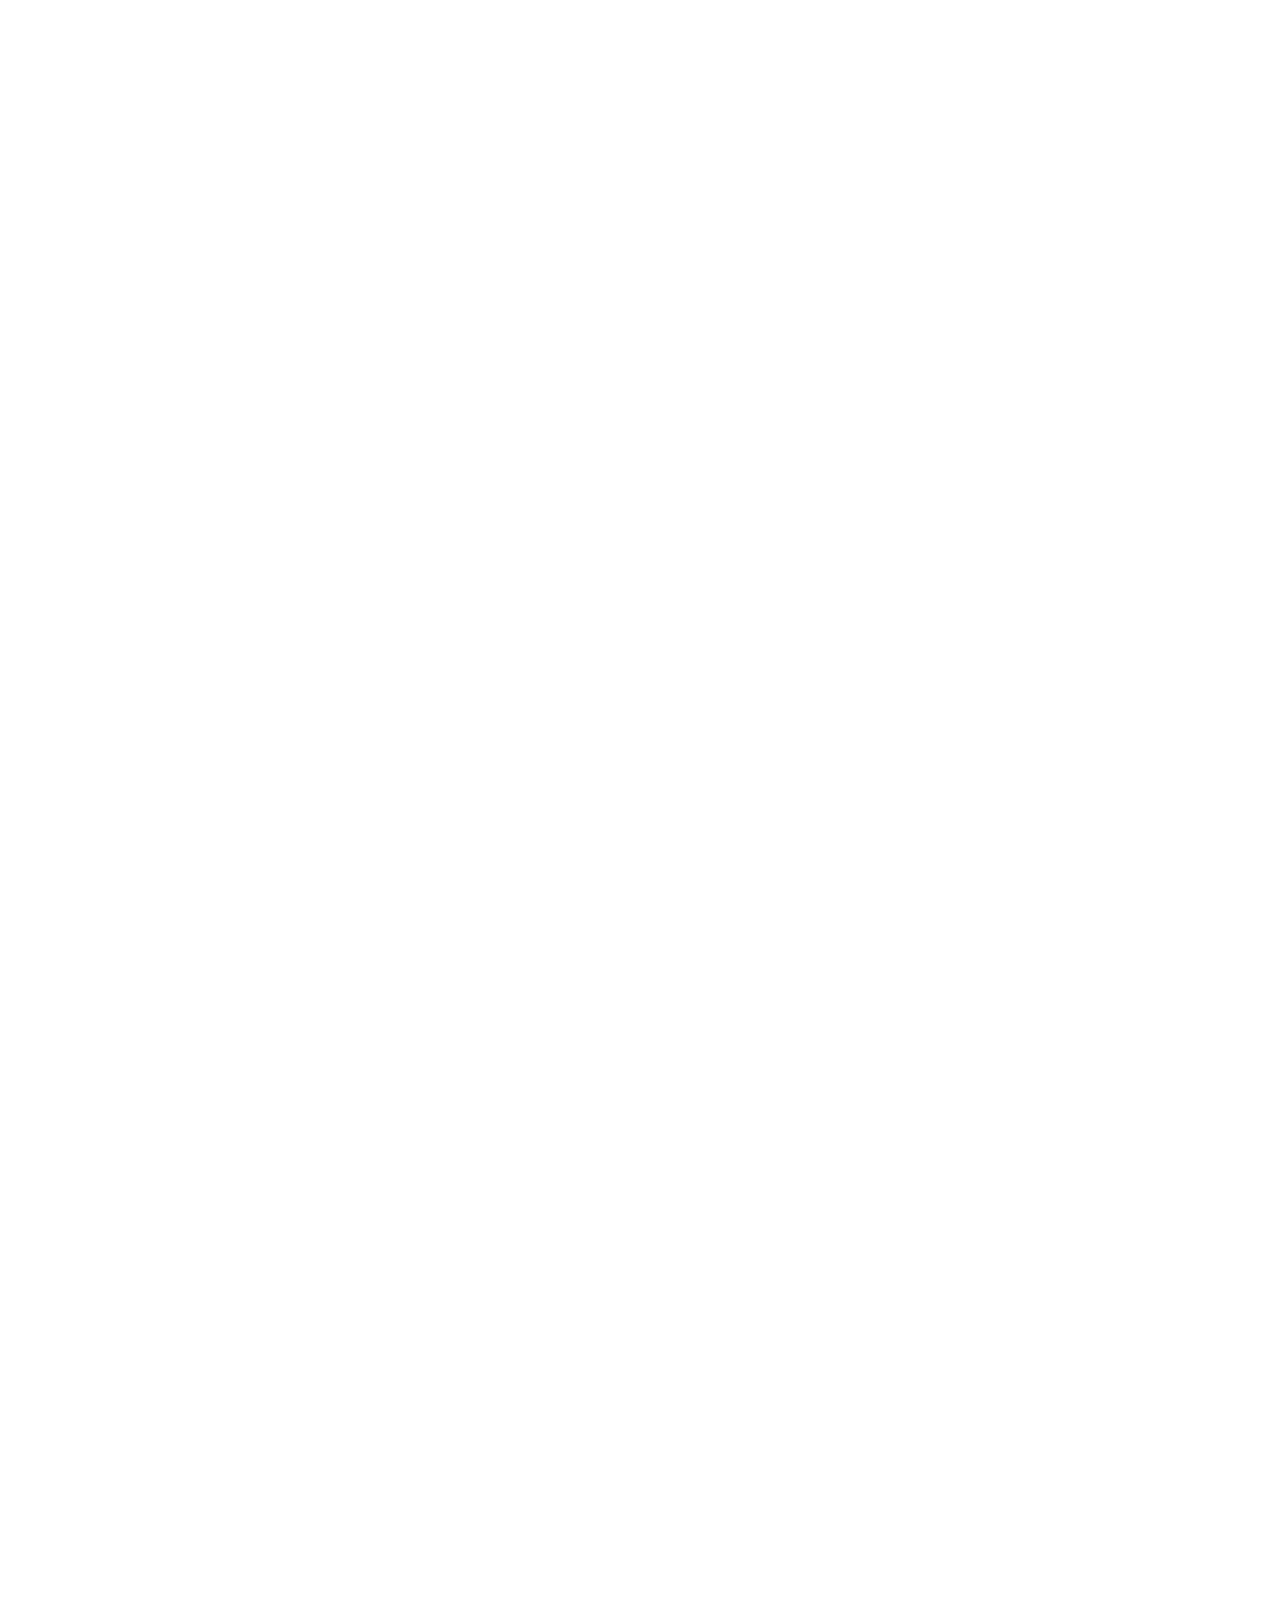
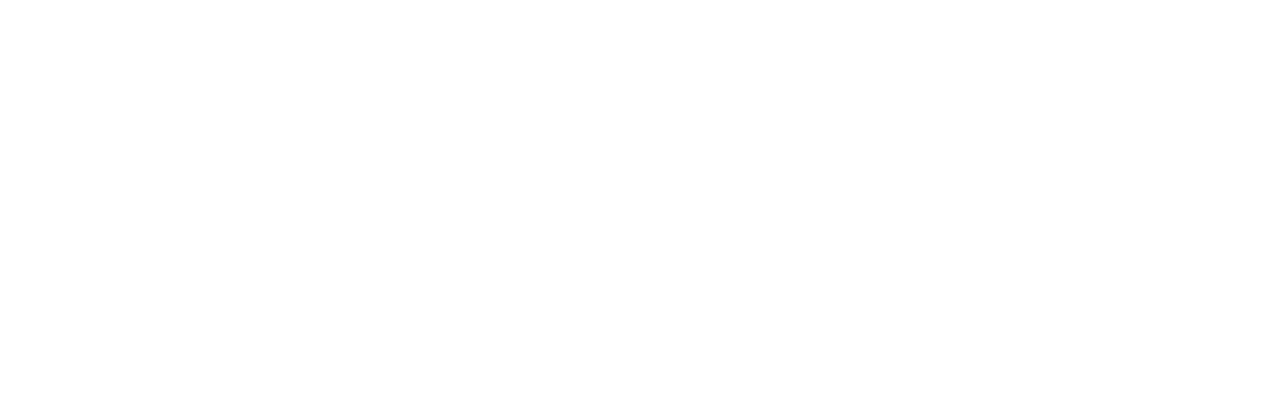
==== commit 26c6b0f6: "add mobile version" ====
--- a/index.html
+++ b/index.html
@@ -6,21 +6,15 @@
     <title>st.raw</title>
 
 
+    <link rel="stylesheet" href="./assets/css/nav.css">
     <link rel="stylesheet" href="./assets/css/style.css">
-    <link rel="stylesheet" href="./assets/css/nav.css">
+
+    <link rel="stylesheet" media="screen and (min-width: 992px)" href="./assets/css/desktop-homepage.css">
 
 
 </head>
 
 <body>
-
-    <!-- page loading icon -->
-    <div id="load"></div>
-    <div id="contents">
-    </div>
-
-
-
 
     <div class="top-area">
 
@@ -30,21 +24,7 @@
         <div class="text-sign-in"><a href="sign-in.html" style="text-decoration: none" class="sign-in">sign in</a>
         </div>
 
-
-
-        <!-- image to image nav -->
-        <div class="bottom-area">
-            <ul class="bottom-nav">
-                <li><a href="#metal" class="nav-item">metal</a></li>
-                <li><a href="#glass" class="nav-item">glass</a></li>
-                <li><a href="#silicon" class="nav-item">silicon</a></li>
-                <li><a href="#bamboo" class="nav-item">bamboo</a></li>
-            </ul>
-        </div>
-
-
-
-<!-- hamburger menu -->
+        <!-- hamburger menu -->
         <nav>
             <div class="outer-menu">
                 <input class="checkbox-toggle" type="checkbox" />
@@ -65,76 +45,52 @@
                 </div>
             </div>
         </nav>
+
     </div>
 
 
 
 
-    <!--    <div class="text-wrapper">
-        <div><a href=""><img src=" ./assets/img/logo-01.svg" width="100" height="100" alt="logo; st.raw-image." class="logo"></a>
+    <!-- footer -->
+    <div class="footer-area">
+        <div class="text-st-raw">
+            <div class="st-raw">©st.raw co.</div>
         </div>
 
-        <div class="text-sign-in"><a href="sign-in.html" style="text-decoration: none" class="sign-in">sign in</a>
-        </div>
-        <div class="text-hamburger"><a href=""><img src="./assets/img/hamburger-icon-01.svg" width="80" height="100" alt="icon; hamburger-menu." class="hamburger"></a>
-        </div>
-        <div class="text-discover"><a href=""><img src="./assets/img/discover-01.svg" width="120" height="120" alt="discover-image." class="discover"></a>
-        </div>
+        <!-- image to image nav -->
+        <ul class="bottom-nav">
+            <li><a href="#metal" class="nav-item">metal</a></li>
+            <li><a href="#glass" class="nav-item">glass</a></li>
+            <li><a href="#silicon" class="nav-item">silicon</a></li>
+            <li><a href="#bamboo" class="nav-item">bamboo</a></li>
+        </ul>
 
-        <div class="text-st-raw">
-            <h1 class="st-raw">©st.raw co.</h1>
-        </div>
         <div class="text-scroll-icon">
             <img src="./assets/img/scroll-icon-01.svg" width="30" height="30" alt="scroll-icon." class="scroll-icon">
         </div>
 
         <div class="text-contact">
-            <a href="contact.html" style="text-decoration: none" class="contact">Contact</a>
+            <a href="contact.html" style="text-decoration: none" class="contact">contact</a>
         </div>
 
-        <div class="materials">
-            <span class="materials-tab"><a href=".html" style="text-decoration: none" class="materials-text">metal</a></span>
 
-            <span class="materials-tab"><a href=".html" style="text-decoration: none" class="materials-text">glass</a></span>
+    </div>
 
-            <span class="materials-tab"><a href=".html" style="text-decoration: none" class="materials-text">silicone</a></span>
 
-            <span class="materials-tab"><a href=".html" style="text-decoration: none" class="materials-text">bamboo</a></span>
-        </div>
 
-    </div> -->
+
+
+    <!-- product images -->
 
     <main class="wrapper">
 
         <div class="products-container">
-            <!-- <section class="product-featured product-featured-metal" id="metal">
-                <div><img src="./assets/img/metal-main-image.jpg" class="center-image-01" alt="metal-straws-image">
-                </div> -->
-
-                <!-- <div class="text-discover"><a href="metal-product-page.html"><img src="./assets/img/discover-01.svg" width="120" height="120" alt="discover-button-image." class="discover"></a>
-                </div> -->
-                <!-- <div> -->
-                    <!-- <div class="text-st-raw">
-                        <div class="st-raw">©st.raw co.</div>
-                    </div>
-
-                    <div class="text-scroll-icon">
-                        <img src="./assets/img/scroll-icon-01.svg" width="30" height="30" alt="scroll-icon." class="scroll-icon">
-                    </div>
-
-                    <div class="text-contact">
-                        <a href="contact.html" style="text-decoration: none" class="contact">contact</a>
-                    </div> -->
-
-                <!-- </div> -->
-
-            <!-- </section> -->
 
             <section class="product-featured product-featured-new-metal" id="metal">
                 <div><img src="./assets/img/metal-main-image.jpg" class="center-image-01" alt="metal-straws-image">
                 </div>
 
-                <div class="text-discover"><a href="glass-product-page.html"><img src="./assets/img/discover-01.svg" width="120" height="120" alt="discover-button-image." class="discover"></a>
+                <div class="text-discover"><a href="metal-product-page.html"><img src="./assets/img/discover-01.svg" width="120" height="120" alt="discover-button-image." class="discover"></a>
                 </div>
 
             </section>
@@ -149,7 +105,7 @@
             </section>
 
             <section class="product-featured product-featured-silicone" id="silicon">
-                <div><img src="./assets/img/silicone-straws-teal-background.jpg" class="center-image-03" alt="glass-straws-image">
+                <div><img src="./assets/img/silicone-main-image.jpg" class="center-image-03" alt="glass-straws-image">
                 </div>
 
                 <div class="text-discover"><a href="silicone-product-page.html"><img src="./assets/img/discover-01.svg" width="120" height="120" alt="discover-button-image." class="discover"></a>
@@ -158,27 +114,18 @@
             </section>
 
             <section class="product-featured product-featured-bamboo" id="bamboo">
-                <div><img src="./assets/img/silicone-straws-teal-background.jpg" class="center-image-04" alt="bamboo-straws-image">
+                <div><img src="./assets/img/silicone-straws-teal-background.jpg" class="center-image-04" alt="">
                 </div>
 
-                <div class="text-discover"><a href="bamboo-product-page.html"><img src="./assets/img/discover-01.svg" width="120" height="120" alt="discover-button-image." class="discover"></a>
-                </div>
+                <!-- <div class="text-discover"><a href="bamboo-product-page.html"><img src="./assets/img/discover-01.svg" width="120" height="120" alt="discover-button-image." class="discover"></a>
+                </div> -->
 
             </section>
-
-
         </div>
+    </main>
 
 
 
-    </main>
-
-
-    <!-- <script>
-        $(window).load(function () {
-            $('#loading').hide();
-        });
-    </script> -->
     <script src="./assets/js/script.js"></script>
 
 </body>
--- a/assets/css/style.css
+++ b/assets/css/style.css
@@ -1,8 +1,7 @@
-@import url('https://fonts.googleapis.com/css2?family=Antic+Didone&family=Baskervville&family=Prata&display=swap');
 @import url('https://fonts.googleapis.com/css2?family=Catamaran:wght@100;200&family=Oxygen:wght@300&display=swap');
 
-/* font-family: 'Catamaran', sans-serif;
-/* font-family: 'Prata', serif; */
+/* font-family: 'Catamaran', sans-serif; */
+/* #ccbe2d */
 
 * {
   box-sizing: border-box;
@@ -19,187 +18,186 @@
   background-repeat: no-repeat;
   background-attachment: fixed;
   background-position: center;
-  background-size: 15%;
-}
-
-/* .text-wrapper {
-  display: grid;
-  grid-template-columns: 20% 20% 20% 20% 20%;
-  grid-template-rows: 1fr 1fr 1fr 1fr 1fr 1fr;
+  background-size: 40%;
+  /* display: grid;
+  grid-template-rows: 1fr 1fr; */
+}
+
+.top-area {
+  width: 100%;
   position: fixed;
   top: 0;
   left: 0;
-  width: 100%;
-
-} */
-
+
+  display: grid;
+  grid-template-columns: 1fr 1fr;
+}
+
+
+
+/* image to image nav */
+.bottom-area {
+  width: 60%;
+  position: fixed;
+  bottom: 0;
+  left: 0;
+
+  margin-bottom: px;
+
+  display: grid;
+  grid-template-columns: 1fr;
+  grid-template-rows: 1fr 1fr 1fr 1fr;
+}
+
+.bottom-nav {
+  justify-self: center;
+  word-spacing: 3px;
+
+  grid-column-start: 1 / span 2;
+  grid-row-start: 3;
+}
+
+.bottom-nav li {
+  display: inline-block;
+  justify-self: center;
+}
+
+.bottom-nav a {
+  color: rgb(0, 0, 0);
+  text-decoration: none;
+  font-family: 'Catamaran', sans-serif;
+  font-size: 17px;
+}
+
+.bottom-nav li:hover {
+  text-decoration: underline;
+  color: white;
+}
+
+.nav-item {
+  padding: 0.02em 0.25em;
+  color: #000;
+  text-decoration: none;
+}
+
+.active {
+  background-color: rgba(204, 191, 45, 0.781);
+  color: white;
+}
+
+.footer-area {
+  width: 60%;
+  position: fixed;
+  bottom: 0;
+  left: 0;
+
+  margin-bottom: 130px;
+  margin-left: -25px;
+  /* display: grid;
+  grid-template-columns: 1fr;
+  grid-template-rows: 1fr 1fr 1fr 1fr 1fr; */
+}
+
+/* text & icons on page */
 .text-logo {
   grid-column-start: 1;
 }
 
-.text-hamburger {
-  grid-column-start: 5;
+.text-discover {
+  /* margin-left: 800px;
+  margin-right: -150px;
+  margin-top: -85px; */
+  grid-column-start: 2;
+  margin-top: -20px;
+  margin-left: 184px;
+
+}
+
+.text-st-raw {
+  display: block;
+  margin-left: 230px;
+  position: fixed;
+  margin-top: 80px;
+}
+
+.st-raw {
+  color: rgba(0, 0, 0, 0.267);
+  font-family: 'Catamaran', sans-serif;
+  font-size: 15px;
+}
+
+.text-scroll-icon {
+  position: fixed;
+  display: block;
+  margin-left: 619px;
+  margin-top: 330px;
+}
+
+.text-contact {
+  position: fixed;
+  display: block;
+  margin-left: 1010px;
+  margin-top: 320px;
+}
+
+.contact {
+  color: rgba(0, 0, 0, 0.267);
+  font-family: 'Catamaran', sans-serif;
+  font-size: 20px;
+}
+
+.text-sign-in {
+  grid-column-start: 2;
   grid-row-start: 1;
-  margin-left: auto;
-}
-
-/* .text-discover {
-  grid-column-start: 4;
-  grid-row-start: 5;
-  z-index: 10;
-  display: block;
-  position: relative;
-  top: -25px;
+  margin-top: 35px;
+  margin-left: 190px;
+  position: fixed;
+}
+
+.sign-in {
+  color: black;
+  font-family: 'Catamaran', sans-serif;
+  font-size: 20px;
+}
+
+
+/* Product Featured */
+
+.product-featured {
+  padding-top: 90px;
+  padding-bottom: 15px;
+
+}
+
+.center-image-01 {
+  display: block;
+  margin-left: auto;
+  margin-right: auto;
+  width: 90%;
+  margin-top: 70px;
+}
+.center-image-02 {
+  display: block;
+  margin-left: auto;
+  margin-right: auto;
+  width: 90%;
+  margin-top: 70px;
+}
+
+.center-image-03 {
+  display: block;
+  margin-left: auto;
+  margin-right: auto;
+  width: 90%;
+  margin-top: 70px;
+}
+
+/* .center-image-04 {
+  display: block;
+  margin-left: auto;
+  margin-right: auto;
+  width: 90%;
+  margin-top: 70px;
 } */
 
-.materials {
-  grid-column: 2 / span 2;
-  grid-row-start: 5;
-  color: white;
-  font-family: 'Catamaran', sans-serif;
-  font-size: 20px;
-  z-index: 10;
-
-  display: block;
-  margin-left: auto;
-  margin-right: auto;
-  margin-bottom: auto;
-  word-spacing: 10px;
-  position: relative;
-  top: 20px;
-}
-
-.materials-text {
-  color: white;
-}
-.materials-tab:hover {
-  text-decoration: underline;
-}
-
-/* .title-01 {
-  place-self: center;
-  position: absolute;
-  top: 50%;
-  left: 50%;
-  transform: translate(-200%, -200%);
-
-  color: white;
-  font-family: 'Catamaran', sans-serif;
-  font-size: 60px;
-  margin-top: auto;
-  margin-bottom: 50px;
-
-  transform-origin: 0;
-
-  z-index: 10;
-  /* transform: translateZ(10px) scale(0.8); */
-/* color: #ccbe2d;
- } */
-
-/* .title-02 {
-  place-self: center;
-  position: absolute;
-  top: 50%;
-  left: 50%;
-  transform: translate(50%, 650%);
-
-  color: rgb(50, 165, 150);
-  font-family: 'Catamaran', sans-serif;
-  font-size: 60px;
-  margin-top: auto;
-  margin-bottom: 50px;
-
-  transform-origin: 0;
-
-  z-index: 10;
-  /* transform: translateZ(10px) scale(0.8); */
-/* color: #ccbe2d;
- } */
-
-/* .title-03 {
-  place-self: center;
-  position: absolute;
-  top: 50%;
-  left: 50%;
-  transform: translate(-100%, 1700%);
-
-  color: rgb(221, 224, 22);
-  font-family: 'Catamaran', sans-serif;
-  font-size: 60px;
-  margin-top: auto;
-  margin-bottom: 50px;
-
-  transform-origin: 0;
-
-  z-index: 10; */
-/* color: #ccbe2d; */
-/* transform: translateZ(10px) scale(0.8);
-} */
-
-/* Product Featured */
-.product-featured {
-  /* padding-top: 40px;
-  padding-bottom: 100px; */
-}
-
-.center-image-01 {
-  display: block;
-  margin-left: auto;
-  margin-right: auto;
-  width: 62%;
-  margin-top: 50px;
-
-
-  /* place-self: center; */
-  /* position: absolute;
-  top: 50%;
-  left: 50%;
-  transform: translate(-50%, -50%); */
-}
-.center-image-02 {
-  /* width: 55%;
-  display: block;
-  margin-left: auto;
-  margin-right: auto;
-  margin-top: 170px;
-  place-self: center;
-  top: 50%;
-  left: 50%; */
-  display: block;
-  margin-left: auto;
-  margin-right: auto;
-  width: 62%;
-  margin-top: 50px;
-}
-
-.center-image-03 {
-  /* width: 55%;
-  display: block;
-  margin-left: auto;
-  margin-right: auto;
-  margin-top: 170px;
-  place-self: center;
-  top: 50%;
-  left: 50%; */
-  display: block;
-  margin-left: auto;
-  margin-right: auto;
-  width: 55%;
-  margin-top: 50px;
-}
-
-.center-image-04 {
-  /* width: 55%;
-  display: block;
-  margin-left: auto;
-  margin-right: auto;
-  margin-top: 170px;
-  place-self: center;
-  top: 50%;
-  left: 50%; */
-  display: block;
-  margin-left: auto;
-  margin-right: auto;
-  width: 55%;
-  margin-top: 50px;
-}
+
--- a/assets/css/desktop-homepage.css
+++ b/assets/css/desktop-homepage.css
@@ -0,0 +1,443 @@
+@import url('https://fonts.googleapis.com/css2?family=Catamaran:wght@100;200&family=Oxygen:wght@300&display=swap');
+
+/* font-family: 'Catamaran', sans-serif; */
+/* #ccbe2d */
+
+* {
+  box-sizing: border-box;
+}
+
+html {
+  scroll-behavior: smooth;
+  overflow-x: hidden;
+}
+
+body {
+  margin: 0;
+  background-image: url('/assets/img/logo-icon-01.svg');
+  background-repeat: no-repeat;
+  background-attachment: fixed;
+  background-position: center;
+  background-size: 15%;
+  /* display: grid;
+  grid-template-rows: 1fr 1fr; */
+}
+
+.top-area {
+  width: 100%;
+  position: fixed;
+  top: 0;
+  left: 0;
+
+  display: grid;
+  grid-template-columns: 1fr 1fr;
+}
+
+/*navigation-style-hamburger*/
+.flex-center {
+  display: -webkit-box;
+  display: flex;
+  -webkit-box-align: center;
+  align-items: center;
+  -webkit-box-pack: center;
+  justify-content: center;
+}
+
+a,
+a:visited,
+a:hover,
+a:active {
+  color: inherit;
+  text-decoration: none;
+}
+
+.outer-menu {
+  position: fixed;
+  top: 30px;
+  right: 0;
+  z-index: 1;
+  font-family: 'Catamaran', sans-serif;
+}
+.outer-menu .checkbox-toggle {
+  position: absolute;
+  top: 0;
+  right: 0;
+  z-index: 2;
+  cursor: pointer;
+  width: 60px;
+  height: 60px;
+  opacity: 0;
+}
+.outer-menu .checkbox-toggle:checked + .hamburger > div {
+  transform: rotate(135deg);
+}
+
+.outer-menu .checkbox-toggle:checked + .hamburger > div:before,
+.outer-menu .checkbox-toggle:checked + .hamburger > div:after {
+  top: 0;
+  transform: rotate(90deg);
+}
+.outer-menu .checkbox-toggle:checked + .hamburger > div:after {
+  opacity: 0;
+}
+.outer-menu .checkbox-toggle:checked ~ .menu {
+  pointer-events: auto;
+  visibility: visible;
+}
+.outer-menu .checkbox-toggle:checked ~ .menu > div {
+  transform: scale(1);
+  transition-duration: 0.75s;
+}
+.outer-menu .checkbox-toggle:checked ~ .menu > div > div {
+  opacity: 1;
+  transition: opacity 0.4s ease 0.4s;
+}
+.outer-menu .checkbox-toggle:hover + .hamburger {
+  box-shadow: inset 0 0 10px rgba(0, 0, 0, 0.1);
+}
+.outer-menu .checkbox-toggle:checked:hover + .hamburger > div {
+  transform: rotate(225deg);
+}
+.outer-menu .hamburger {
+  position: absolute;
+  top: 0;
+  right: 0;
+  z-index: 1;
+  width: 70px;
+  height: 42px;
+  /* margin-right: 10px; */
+  background: rgba(204, 190, 45);
+  /* .75 transparency */
+  border-radius: 0 0.12em 0.12em 0;
+  cursor: pointer;
+  transition: box-shadow 0.4s ease;
+  backface-visibility: hidden;
+  display: -webkit-box;
+  display: flex;
+  -webkit-box-align: center;
+  align-items: center;
+  -webkit-box-pack: center;
+  justify-content: center;
+}
+
+.outer-menu .hamburger > div {
+  position: relative;
+  -webkit-box-flex: 0;
+  flex: none;
+  width: 50%;
+  height: 2px;
+  background: #fefefe;
+  transition: all 0.4s ease;
+  display: -webkit-box;
+  display: flex;
+  -webkit-box-align: center;
+  align-items: center;
+  -webkit-box-pack: center;
+  justify-content: center;
+}
+.outer-menu .hamburger > div:before,
+.outer-menu .hamburger > div:after {
+  content: '';
+  position: absolute;
+  z-index: 1;
+  top: -10px;
+  right: 0;
+  width: 100%;
+  height: 2px;
+  background: inherit;
+  transition: all 0.4s ease;
+}
+.outer-menu .hamburger > div:after {
+  top: 10px;
+}
+.outer-menu .menu {
+  position: fixed;
+  top: 0;
+  right: 0;
+  width: 100%;
+  height: 100%;
+  pointer-events: none;
+  visibility: hidden;
+  overflow: hidden;
+  backface-visibility: hidden;
+  outline: 1px solid transparent;
+  display: -webkit-box;
+  display: flex;
+  -webkit-box-align: center;
+  align-items: center;
+  -webkit-box-pack: center;
+  justify-content: center;
+}
+.outer-menu .menu > div {
+  width: 200vw;
+  height: 200vw;
+  color: #fefefe;
+  background: rgba(204, 190, 45, 0.97);
+  border-radius: 50%;
+  transition: all 0.4s ease;
+  -webkit-box-flex: 0;
+  flex: none;
+  transform: scale(0);
+  backface-visibility: hidden;
+  overflow: hidden;
+  display: -webkit-box;
+  display: flex;
+  -webkit-box-align: center;
+  align-items: center;
+  -webkit-box-pack: center;
+  justify-content: center;
+}
+.outer-menu .menu > div > div {
+  text-align: center;
+  max-width: 90vw;
+  max-height: 100vh;
+  opacity: 0;
+  transition: opacity 0.4s ease;
+  overflow-y: auto;
+  -webkit-box-flex: 0;
+  flex: none;
+  display: -webkit-box;
+  display: flex;
+  -webkit-box-align: center;
+  align-items: center;
+  -webkit-box-pack: center;
+  justify-content: center;
+}
+.outer-menu .menu > div > div > ul {
+  list-style: none;
+  padding: 0 1em;
+  margin: 0;
+  display: block;
+  max-height: 100vh;
+}
+.outer-menu .menu > div > div > ul > li {
+  padding: 0;
+  margin: 1em;
+  font-size: 24px;
+  display: block;
+}
+.outer-menu .menu > div > div > ul > li > a {
+  position: relative;
+  display: inline;
+  cursor: pointer;
+  transition: color 0.4s ease;
+}
+.outer-menu .menu > div > div > ul > li > a:hover {
+  color: #e5e5e5;
+}
+.outer-menu .menu > div > div > ul > li > a:hover:after {
+  width: 100%;
+}
+.outer-menu .menu > div > div > ul > li > a:after {
+  content: '';
+  position: absolute;
+  z-index: 1;
+  bottom: -0.15em;
+  right: 0;
+  width: 0;
+  height: 2px;
+  background: #e5e5e5;
+  transition: width 0.4s ease;
+}
+
+li {
+  display: inline;
+  padding-right: 10px;
+}
+
+/* image to image nav */
+.bottom-area {
+  width: 60%;
+  position: fixed;
+  bottom: 0;
+  left: 0;
+
+  margin-bottom: 45px;
+
+  display: grid;
+  grid-template-columns: 20% 20% 20% 20% 20%;
+  grid-template-rows: 1fr 1fr 1fr 1fr 1fr;
+}
+
+.bottom-nav {
+  justify-self: center;
+  word-spacing: 10px;
+
+  grid-column: 3 / span 3;
+  grid-row-start: 5;
+}
+
+.bottom-nav li {
+  display: inline-block;
+  justify-self: center;
+}
+
+.bottom-nav a {
+  color: white;
+  text-decoration: none;
+  font-family: 'Catamaran', sans-serif;
+  font-size: 20px;
+}
+
+.bottom-nav li:hover {
+  text-decoration: underline;
+  color: white;
+}
+
+.nav-item {
+  padding: 0.05em 0.5em;
+  color: #000;
+  text-decoration: none;
+}
+
+.active {
+  background-color: rgba(204, 191, 45, 0.781);
+  color: white;
+}
+
+.footer-area {
+  width: 60%;
+  position: fixed;
+  bottom: 0;
+  left: 0;
+
+  margin-bottom: 45px;
+  display: grid;
+  grid-template-columns: 20% 20% 20% 20% 20%;
+  grid-template-rows: 1fr 1fr 1fr 1fr 1fr;
+}
+
+/* text & icons on page */
+.text-logo {
+  grid-column-start: 1;
+}
+
+.text-discover {
+  margin-left: 800px;
+  margin-right: -150px;
+  margin-top: -85px;
+  width: 55%;
+}
+
+.text-st-raw {
+  display: block;
+  margin-left: 180px;
+  position: fixed;
+  margin-top: 320px;
+}
+
+.st-raw {
+  color: rgba(0, 0, 0, 0.267);
+  font-family: 'Catamaran', sans-serif;
+  font-size: 20px;
+}
+
+.text-scroll-icon {
+  position: fixed;
+  display: block;
+  margin-left: 619px;
+  margin-top: 330px;
+}
+
+.text-contact {
+  position: fixed;
+  display: block;
+  margin-left: 1010px;
+  margin-top: 320px;
+}
+
+.contact {
+  color: rgba(0, 0, 0, 0.267);
+  font-family: 'Catamaran', sans-serif;
+  font-size: 20px;
+}
+
+.text-sign-in {
+  grid-column-start: 2;
+  grid-row-start: 1;
+  margin-top: 35px;
+  margin-left: 1140px;
+  position: fixed;
+}
+
+.sign-in {
+  color: black;
+  font-family: 'Catamaran', sans-serif;
+  font-size: 20px;
+}
+
+
+/* Product Featured */
+
+.product-featured {
+  padding-top: 40px;
+  padding-bottom: 100px;
+
+}
+
+.center-image-01 {
+  display: block;
+  margin-left: auto;
+  margin-right: auto;
+  width: 62%;
+  margin-top: 50px;
+}
+.center-image-02 {
+  display: block;
+  margin-left: auto;
+  margin-right: auto;
+  width: 62%;
+  margin-top: 50px;
+}
+
+.center-image-03 {
+  display: block;
+  margin-left: auto;
+  margin-right: auto;
+  width: 62%;
+  margin-top: 50px;
+}
+
+.center-image-04 {
+  display: block;
+  margin-left: auto;
+  margin-right: auto;
+  width: 62%;
+  margin-top: 50px;
+}
+
+/* stacked scroll - for usability reasons, decided to go with link navigation rather than stacked scroll*/
+
+/* .product-featured-new-metal {
+  z-index: -1;
+}
+
+.product-featured-glass {
+  z-index: -2;
+}
+
+.product-featured-silicone {
+  z-index: -3;
+}
+
+.product-featured-bamboo {
+  z-index: -4;
+}
+
+.product-featured {
+  height: 100vh;
+  position: sticky;
+  bottom: 0;
+
+
+
+
+  display: grid;
+   place-items: center;
+
+}
+
+.product-featured img {
+  max-height: 100%;
+  max-width: 100%;
+} */
